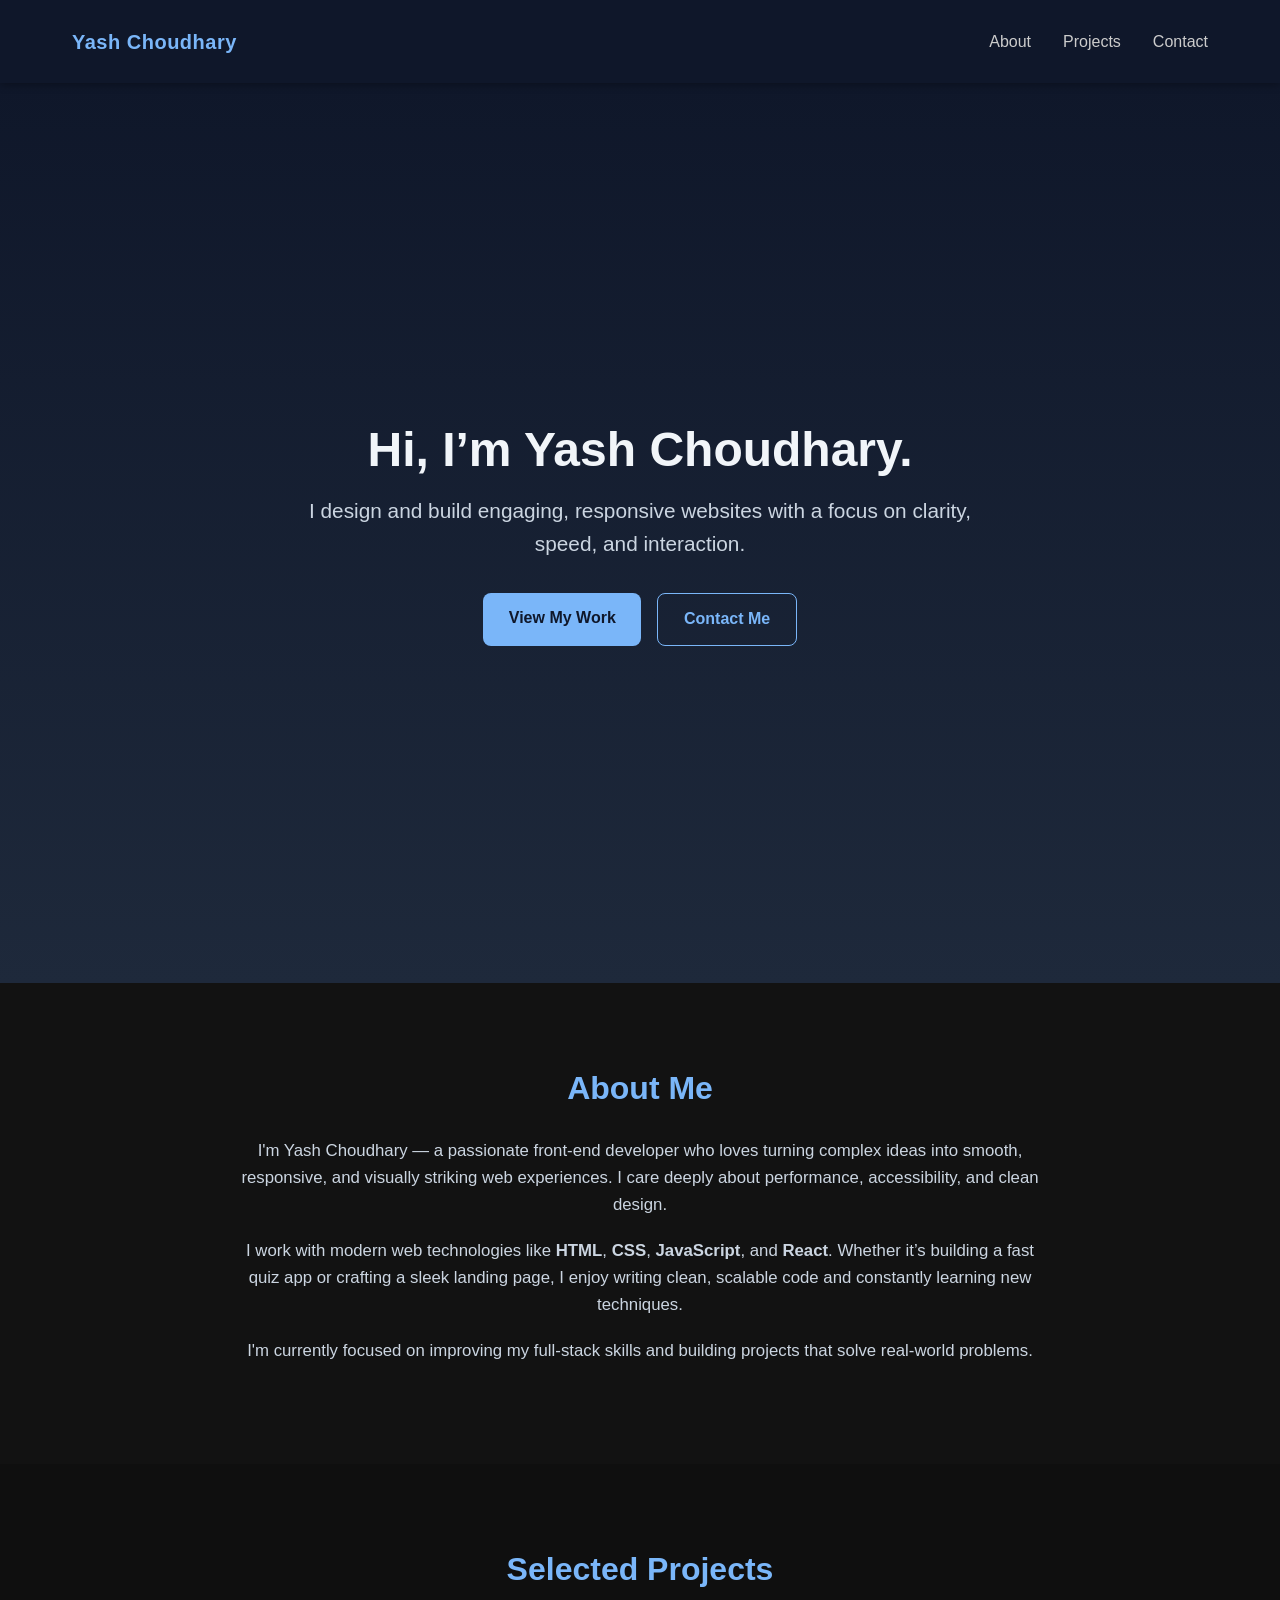
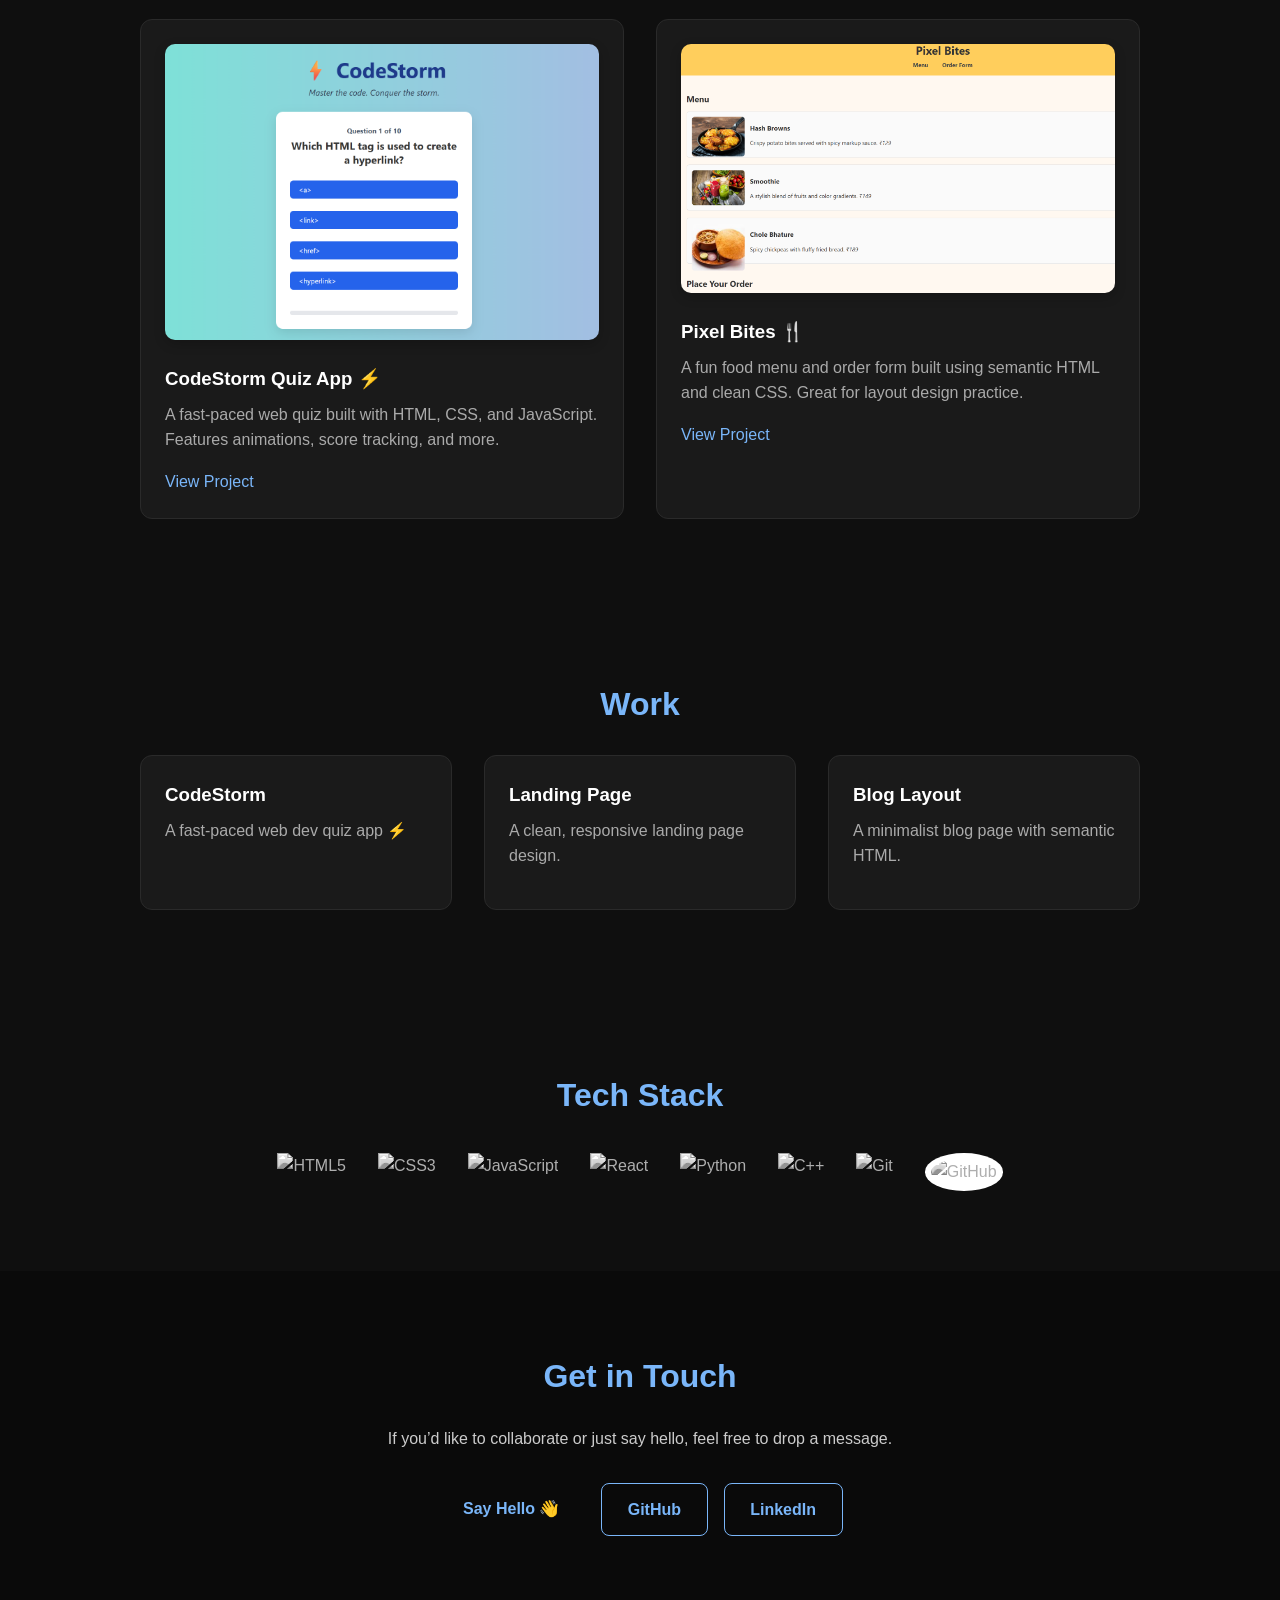
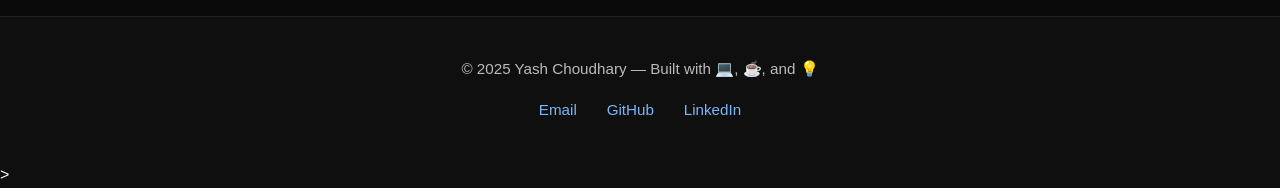
==== index.html @ 4a146ac9 "commit with improvement" ====
<!DOCTYPE html>
<html lang="en">

<head>
  <meta charset="UTF-8" />
  <meta name="viewport" content="width=device-width, initial-scale=1.0" />
  <title>Yash Choudhary</title>
  <link rel="stylesheet" href="styles.css" />
  <script defer src="script.js"></script>
  <style>
    html {
      scroll-behavior: smooth;
    }
  </style>
</head>

<body>

  <!-- Header -->
  <header class="site-header">
    <div class="container">
      <div class="logo">Yash Choudhary</div>

      <nav class="site-nav" id="nav">
        <ul>
          <li><a href="#about">About</a></li>
          <li><a href="#projects">Projects</a></li>
          <li><a href="#contact">Contact</a></li>
        </ul>
      </nav>

      <div class="hamburger" id="hamburger">
        <span></span>
        <span></span>
        <span></span>
      </div>
    </div>
  </header>

  <!-- Main -->
  <main>
    <!-- Hero -->
    <section class="hero">
      <div class="hero-inner">
        <h1 class="hero-title">Hi, I’m Yash Choudhary.</h1>
        <p class="hero-subtitle">I design and build engaging, responsive websites with a focus on clarity, speed, and
          interaction.</p>
        <div class="hero-buttons">
          <a href="#projects" class="btn primary">View My Work</a>
          <a href="#contact" class="btn secondary">Contact Me</a>
        </div>
      </div>
    </section>

    <!-- About -->
    <section id="about" class="about reveal">
      <div class="about-content">
        <h2>About Me</h2>
        <p>
          I'm Yash Choudhary — a passionate front-end developer who loves turning complex ideas into smooth, responsive,
          and visually striking web experiences. I care deeply about performance, accessibility, and clean design.
        </p>
        <p>
          I work with modern web technologies like <strong>HTML</strong>, <strong>CSS</strong>,
          <strong>JavaScript</strong>, and <strong>React</strong>. Whether it’s building a fast quiz app or crafting a
          sleek landing page, I enjoy writing clean, scalable code and constantly learning new techniques.
        </p>
        <p>
          I'm currently focused on improving my full-stack skills and building projects that solve real-world problems.
        </p>
      </div>
    </section>


    <!-- Projects -->
    <section id="projects" class="projects reveal">
      <div class="projects-content">
        <h2>Selected Projects</h2>

        <div class="project-grid">
          <div class="project-card">
            <img src="images/codestorm.png" alt="CodeStorm Quiz App" />
            <div class="project-info">
              <h3>CodeStorm Quiz App ⚡</h3>
              <p>A fast-paced web quiz built with HTML, CSS, and JavaScript. Features animations, score tracking, and
                more.</p>
              <a href="#" target="_blank">View Project</a>
            </div>
          </div>

          <div class="project-card">
            <img src="images/pixel-bites.png" alt="Pixel Bites Screenshot" />
            <div class="project-info">
              <h3>Pixel Bites 🍴</h3>
              <p>A fun food menu and order form built using semantic HTML and clean CSS. Great for layout design
                practice.</p>
              <a href="#" target="_blank">View Project</a>
            </div>
          </div>
        </div>
      </div>
    </section>

    <!-- Work -->
    <section id="work" class="work reveal">
      <div class="work-content">
        <h2>Work</h2>
        <div class="project-grid">
          <div class="project-card">
            <h3>CodeStorm</h3>
            <p>A fast-paced web dev quiz app ⚡</p>
          </div>
          <div class="project-card">
            <h3>Landing Page</h3>
            <p>A clean, responsive landing page design.</p>
          </div>
          <div class="project-card">
            <h3>Blog Layout</h3>
            <p>A minimalist blog page with semantic HTML.</p>
          </div>
        </div>
      </div>
    </section>

    <!-- Tech Stack -->
    <section class="tech" id="tech">
      <div class="tech-content">
        <h2>Tech Stack</h2>
        <div class="tech-icons">

          <a href="https://developer.mozilla.org/en-US/docs/Web/HTML" target="_blank">
            <img src="https://cdn.jsdelivr.net/gh/devicons/devicon/icons/html5/html5-original.svg" alt="HTML5"
              title="HTML5" />
          </a>

          <a href="https://developer.mozilla.org/en-US/docs/Web/CSS" target="_blank">
            <img src="https://cdn.jsdelivr.net/gh/devicons/devicon/icons/css3/css3-original.svg" alt="CSS3"
              title="CSS3" />
          </a>

          <a href="https://developer.mozilla.org/en-US/docs/Web/JavaScript" target="_blank">
            <img src="https://cdn.jsdelivr.net/gh/devicons/devicon/icons/javascript/javascript-original.svg"
              alt="JavaScript" title="JavaScript" />
          </a>

          <a href="https://react.dev" target="_blank">
            <img src="https://cdn.jsdelivr.net/gh/devicons/devicon/icons/react/react-original.svg" alt="React"
              title="React" />
          </a>

          <a href="https://www.python.org/" target="_blank">
            <img src="https://cdn.jsdelivr.net/gh/devicons/devicon/icons/python/python-original.svg" alt="Python"
              title="Python" />
          </a>

          <a href="https://isocpp.org/" target="_blank">
            <img src="https://cdn.jsdelivr.net/gh/devicons/devicon/icons/cplusplus/cplusplus-original.svg" alt="C++"
              title="C++" />
          </a>

          <a href="https://git-scm.com/doc" target="_blank">
            <img src="https://cdn.jsdelivr.net/gh/devicons/devicon/icons/git/git-original.svg" alt="Git" title="Git" />
          </a>

          <a href="https://docs.github.com/en" target="_blank">
            <img src="https://cdn.jsdelivr.net/gh/devicons/devicon/icons/github/github-original.svg" alt="GitHub"
              title="GitHub" style="background-color: white; border-radius: 50%; padding: 6px;" />
          </a>

        </div>
      </div>
    </section>


    <!-- Contact -->
    <section id="contact" class="contact reveal">
      <div class="contact-content">
        <h2>Get in Touch</h2>
        <p>If you’d like to collaborate or just say hello, feel free to drop a message.</p>

        <div class="contact-buttons">
          <a href="mailto:yashch26259@gmail.com" class="btn">Say Hello 👋</a>
          <a href="https://github.com/YashChoudhary259" class="btn secondary" target="_blank">GitHub</a>
          <a href="https://www.linkedin.com/in/yash-choudhary-655a20374" class="btn secondary"
            target="_blank">LinkedIn</a>
        </div>
      </div>
    </section>
  </main>

  <!-- Footer -->
  <footer class="site-footer">
    <div class="footer-content">
      <p>© 2025 Yash Choudhary — Built with 💻, ☕, and 💡</p>
      <div class="footer-links">
        <a href="mailto:yashch26259@gmail.com?subject=Hello%20Yash&body=Let's%20connect!" target="_blank">Email</a>
        <a href="https://github.com/YashChoudhary259" target="_blank">GitHub</a>
        <a href="https://www.linkedin.com/in/yash-choudhary-655a20374" target="_blank">LinkedIn</a>
      </div>
    </div>
  </footer>

</body>

</html>>
---- styles.css ----
/* ==========================================================================
   1. RESET
   ========================================================================== */
* {
  margin: 0;
  padding: 0;
  box-sizing: border-box;
}

/* ==========================================================================
   2. FONTS & VARIABLES
   ========================================================================== */
@import url('https://fonts.googleapis.com/css2?family=Inter:wght@400;600;700&family=Outfit:wght@400;500;600;700&display=swap');

:root {
  --bg: #0f0f0f;
  --bg-alt: #1a1a1a;
  --text: #f5f5f5;
  --text-muted: #aaaaaa;
  --accent: #7ab6f9;
  --accent-hover: #66a9ed;
  --border: #2a2a2a;
}

/* ==========================================================================
   3. BASE
   ========================================================================== */
html {
  scroll-behavior: smooth;
}

body {
  font-family: 'Outfit', sans-serif;
  background-color: var(--bg);
  color: var(--text);
  line-height: 1.6;
  opacity: 0;
  animation: fadeIn 0.8s ease-out forwards;
}

h1, h2, h3 {
  font-weight: 700;
}

a {
  color: var(--accent);
  text-decoration: none;
  transition: color 0.2s ease;
}

a:hover {
  text-decoration: underline;
}

ul {
  list-style: none;
}

.container {
  max-width: 1200px;
  margin: 0 auto;
  padding: 1rem 2rem;
}

/* ==========================================================================
   4. HEADER / NAV
   ========================================================================== */
.site-header {
  position: sticky;
  top: 0;
  background-color: #0f172a;
  padding: 0.6rem 1.5rem;
  z-index: 1000;
  box-shadow: 0 2px 8px rgba(0, 0, 0, 0.3);
}

.site-header .container {
  display: flex;
  align-items: center;
  justify-content: space-between;
}

.logo {
  font-size: 1.25rem;
  font-weight: 700;
  color: var(--accent);
  letter-spacing: 0.5px;
}

.site-nav ul {
  display: flex;
  gap: 2rem;
}

.site-nav a {
  color: #ccc;
  font-weight: 500;
  position: relative;
}

.site-nav a:hover,
.site-nav a:focus {
  color: #fff;
}

.site-nav a::after {
  content: '';
  position: absolute;
  left: 0;
  bottom: -4px;
  width: 0;
  height: 2px;
  background: var(--accent);
  transition: width 0.3s ease;
}

.site-nav a:hover::after,
.site-nav a:focus::after {
  width: 100%;
}

.hamburger {
  display: none;
  flex-direction: column;
  cursor: pointer;
  gap: 6px;
}

.hamburger span {
  width: 25px;
  height: 2px;
  background: #fff;
  transition: 0.3s ease;
}

/* ==========================================================================
   5. HERO
   ========================================================================== */
.hero {
  display: flex;
  align-items: center;
  justify-content: center;
  min-height: 100vh;
  padding: 8rem 2rem;
  text-align: center;
  background: linear-gradient(to bottom, #0f172a 0%, #1e293b 100%);
  color: #f1f5f9;
  position: relative;
  overflow: hidden;
}

.hero-inner {
  max-width: 700px;
  animation: fadeInUp 1s ease-out 0.3s both;
}

.hero-title {
  font-size: 3rem;
  font-weight: 700;
  line-height: 1.2;
  margin-bottom: 1rem;
}

.hero-subtitle {
  font-size: 1.3rem;
  font-weight: 400;
  color: #cbd5e1;
  margin-bottom: 2rem;
}

.hero-buttons {
  display: flex;
  gap: 1rem;
  justify-content: center;
  flex-wrap: wrap;
}

/* ==========================================================================
   6. BUTTONS
   ========================================================================== */
.btn {
  display: inline-block;
  padding: 0.8rem 1.6rem;
  border-radius: 8px;
  font-weight: 600;
  transition: background 0.3s ease, color 0.3s ease, border-color 0.3s ease;
  text-decoration: none;
}

.btn:hover {
  text-decoration: none;
}

.btn.primary {
  background: var(--accent);
  color: #0f172a;
}

.btn.primary:hover {
  background: var(--accent-hover);
}

.btn.secondary {
  background: transparent;
  color: var(--accent);
  border: 1px solid var(--accent);
}

.btn.secondary:hover {
  background: var(--accent);
  color: #0f172a;
}

/* ==========================================================================
   7. SECTIONS (shared)
   ========================================================================== */
section {
  padding: 5rem 2rem;
}

section h2 {
  font-size: 2rem;
  margin-bottom: 1.5rem;
  color: var(--accent);
}

/* Scroll-reveal animation */
.reveal {
  opacity: 0;
  transform: translateY(40px);
  transition: opacity 0.8s ease-out, transform 0.8s ease-out;
}

.reveal.active {
  opacity: 1;
  transform: translateY(0);
}

/* ==========================================================================
   8. ABOUT
   ========================================================================== */
.about {
  background-color: #121212;
  text-align: center;
}

.about-content {
  max-width: 800px;
  margin: 0 auto;
  font-size: 1.05rem;
  color: #cbd5e1;
}

.about-content p {
  margin-bottom: 1.2rem;
}

/* ==========================================================================
   9. PROJECTS / WORK (shared card layout)
   ========================================================================== */
.projects,
.work {
  background-color: var(--bg);
  text-align: center;
}

.projects-content,
.work-content {
  max-width: 1000px;
  margin: 0 auto;
}

.project-grid {
  display: grid;
  grid-template-columns: repeat(auto-fit, minmax(280px, 1fr));
  gap: 2rem;
}

.project-card {
  background-color: var(--bg-alt);
  border: 1px solid var(--border);
  border-radius: 12px;
  padding: 1.5rem;
  text-align: left;
  transition: transform 0.3s ease, border-color 0.3s ease;
}

.project-card:hover {
  transform: translateY(-6px);
  border-color: var(--accent);
}

.project-card img {
  width: 100%;
  height: auto;
  border-radius: 10px;
  margin-bottom: 1rem;
  box-shadow: 0 4px 12px rgba(0, 0, 0, 0.2);
  object-fit: cover;
  transition: transform 0.3s ease;
}

.project-card img:hover {
  transform: scale(1.02);
}

.project-card h3 {
  color: #fff;
  margin-bottom: 0.5rem;
}

.project-card p {
  color: var(--text-muted);
  margin-bottom: 1rem;
}

.project-card a {
  font-weight: 500;
}

/* ==========================================================================
   10. TECH STACK
   ========================================================================== */
.tech {
  background-color: var(--bg);
  text-align: center;
}

.tech-icons {
  display: flex;
  flex-wrap: wrap;
  gap: 2rem;
  justify-content: center;
  margin-top: 2rem;
}

.tech-icons img {
  width: 60px;
  height: 60px;
  filter: grayscale(100%);
  transition: transform 0.3s ease, filter 0.3s ease;
}

.tech-icons img:hover {
  transform: scale(1.15);
  filter: grayscale(0%);
}

/* ==========================================================================
   11. CONTACT
   ========================================================================== */
.contact {
  background-color: #0a0a0a;
  text-align: center;
}

.contact p {
  color: #ccc;
  margin-bottom: 2rem;
}

.contact-buttons {
  display: flex;
  justify-content: center;
  flex-wrap: wrap;
  gap: 1rem;
}

/* ==========================================================================
   12. FOOTER
   ========================================================================== */
.site-footer {
  padding: 2.5rem 1rem;
  background-color: var(--bg);
  color: #bbbbbb;
  text-align: center;
  border-top: 1px solid #222;
  font-size: 0.95rem;
}

.footer-content {
  max-width: 900px;
  margin: 0 auto;
}

.footer-links {
  margin-top: 1rem;
}

.footer-links a {
  color: var(--accent);
  margin: 0 0.8rem;
  font-weight: 500;
}

.footer-links a:hover {
  color: #ffffff;
}

/* ==========================================================================
   13. ANIMATIONS
   ========================================================================== */
@keyframes fadeIn {
  from {
    opacity: 0;
    transform: translateY(20px);
  }
  to {
    opacity: 1;
    transform: translateY(0);
  }
}

@keyframes fadeInUp {
  from {
    opacity: 0;
    transform: translateY(40px);
  }
  to {
    opacity: 1;
    transform: translateY(0);
  }
}

.spinner {
  border: 5px solid rgba(255, 255, 255, 0.1);
  border-top: 5px solid var(--accent);
  border-radius: 50%;
  width: 50px;
  height: 50px;
  animation: spin 0.8s linear infinite;
}

@keyframes spin {
  to {
    transform: rotate(360deg);
  }
}

/* ==========================================================================
   14. RESPONSIVE
   ========================================================================== */
@media (max-width: 768px) {
  .site-nav {
    display: none;
    position: absolute;
    top: 70px;
    right: 2rem;
    flex-direction: column;
    gap: 1rem;
    background: var(--bg-alt);
    padding: 1rem 1.5rem;
    border-radius: 8px;
  }

  .site-nav.open {
    display: flex;
  }

  .hamburger {
    display: flex;
  }

  .hero-title {
    font-size: 2.25rem;
  }
}
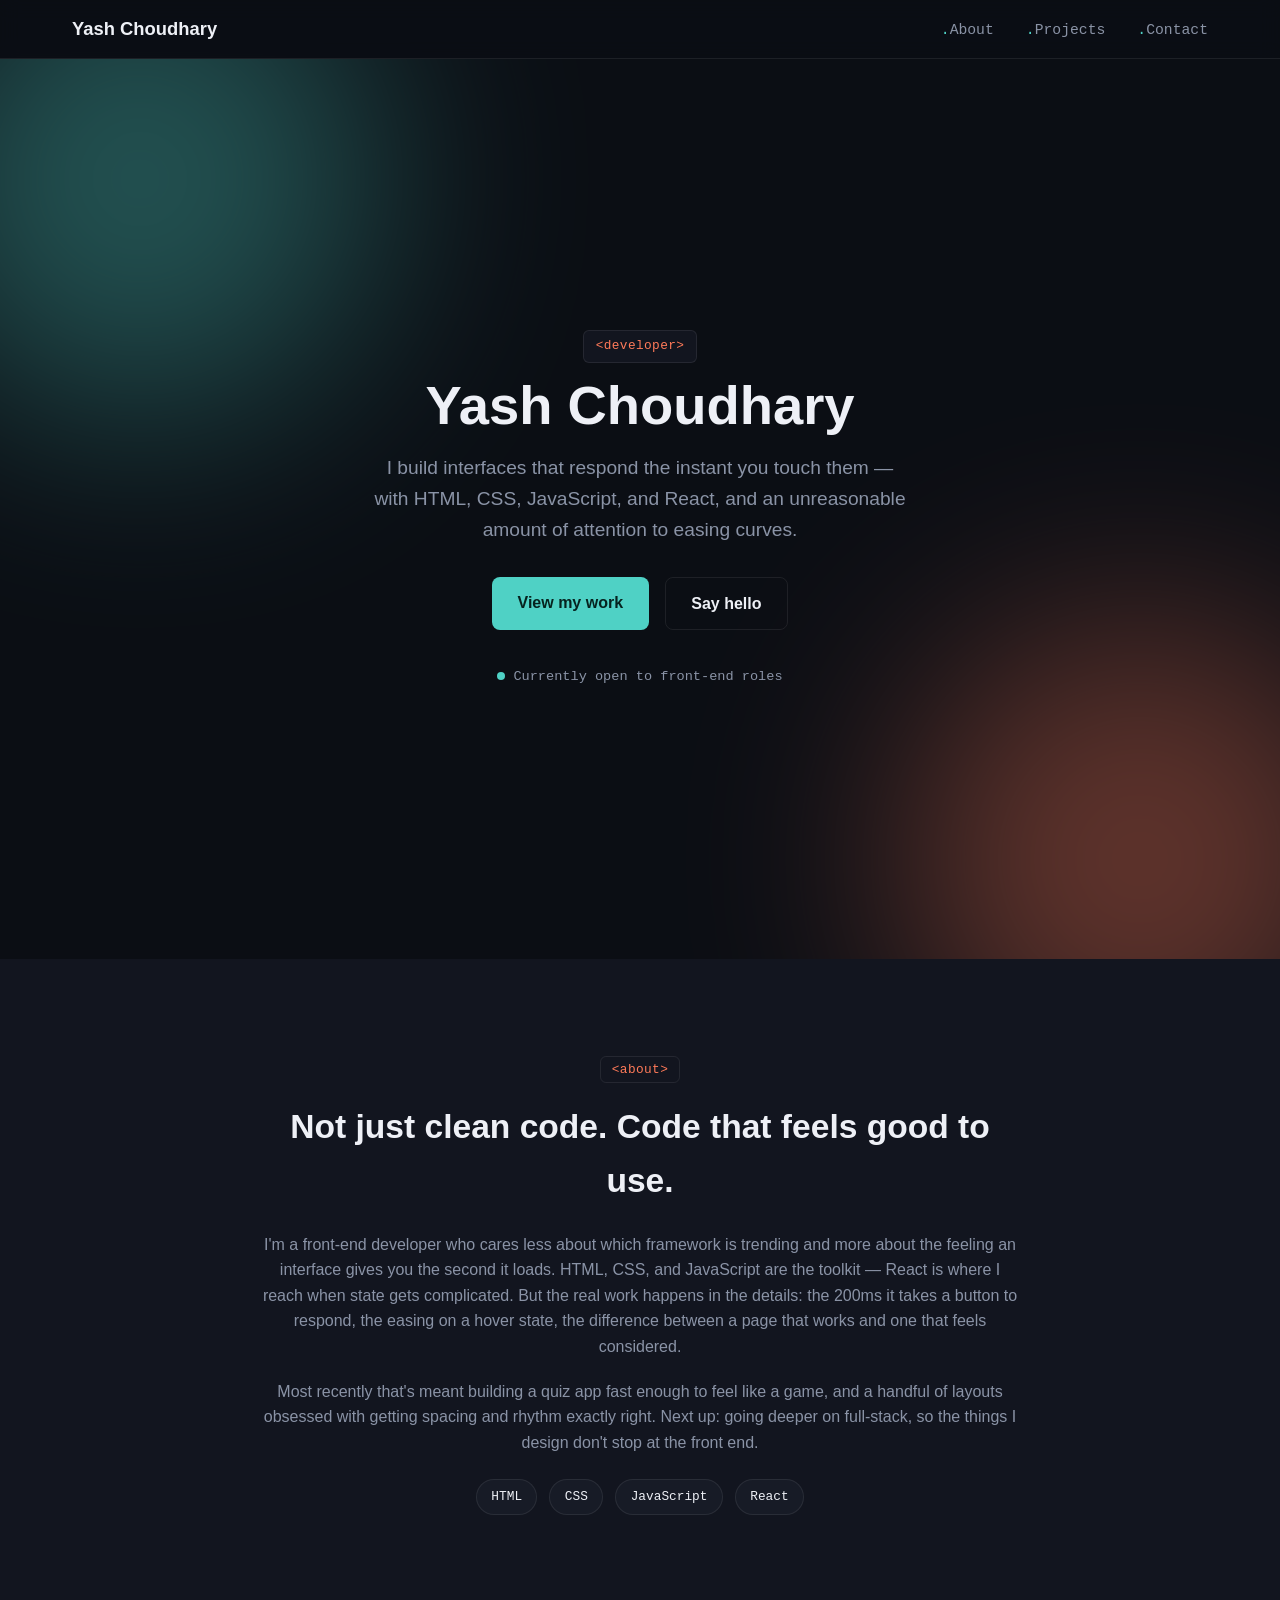
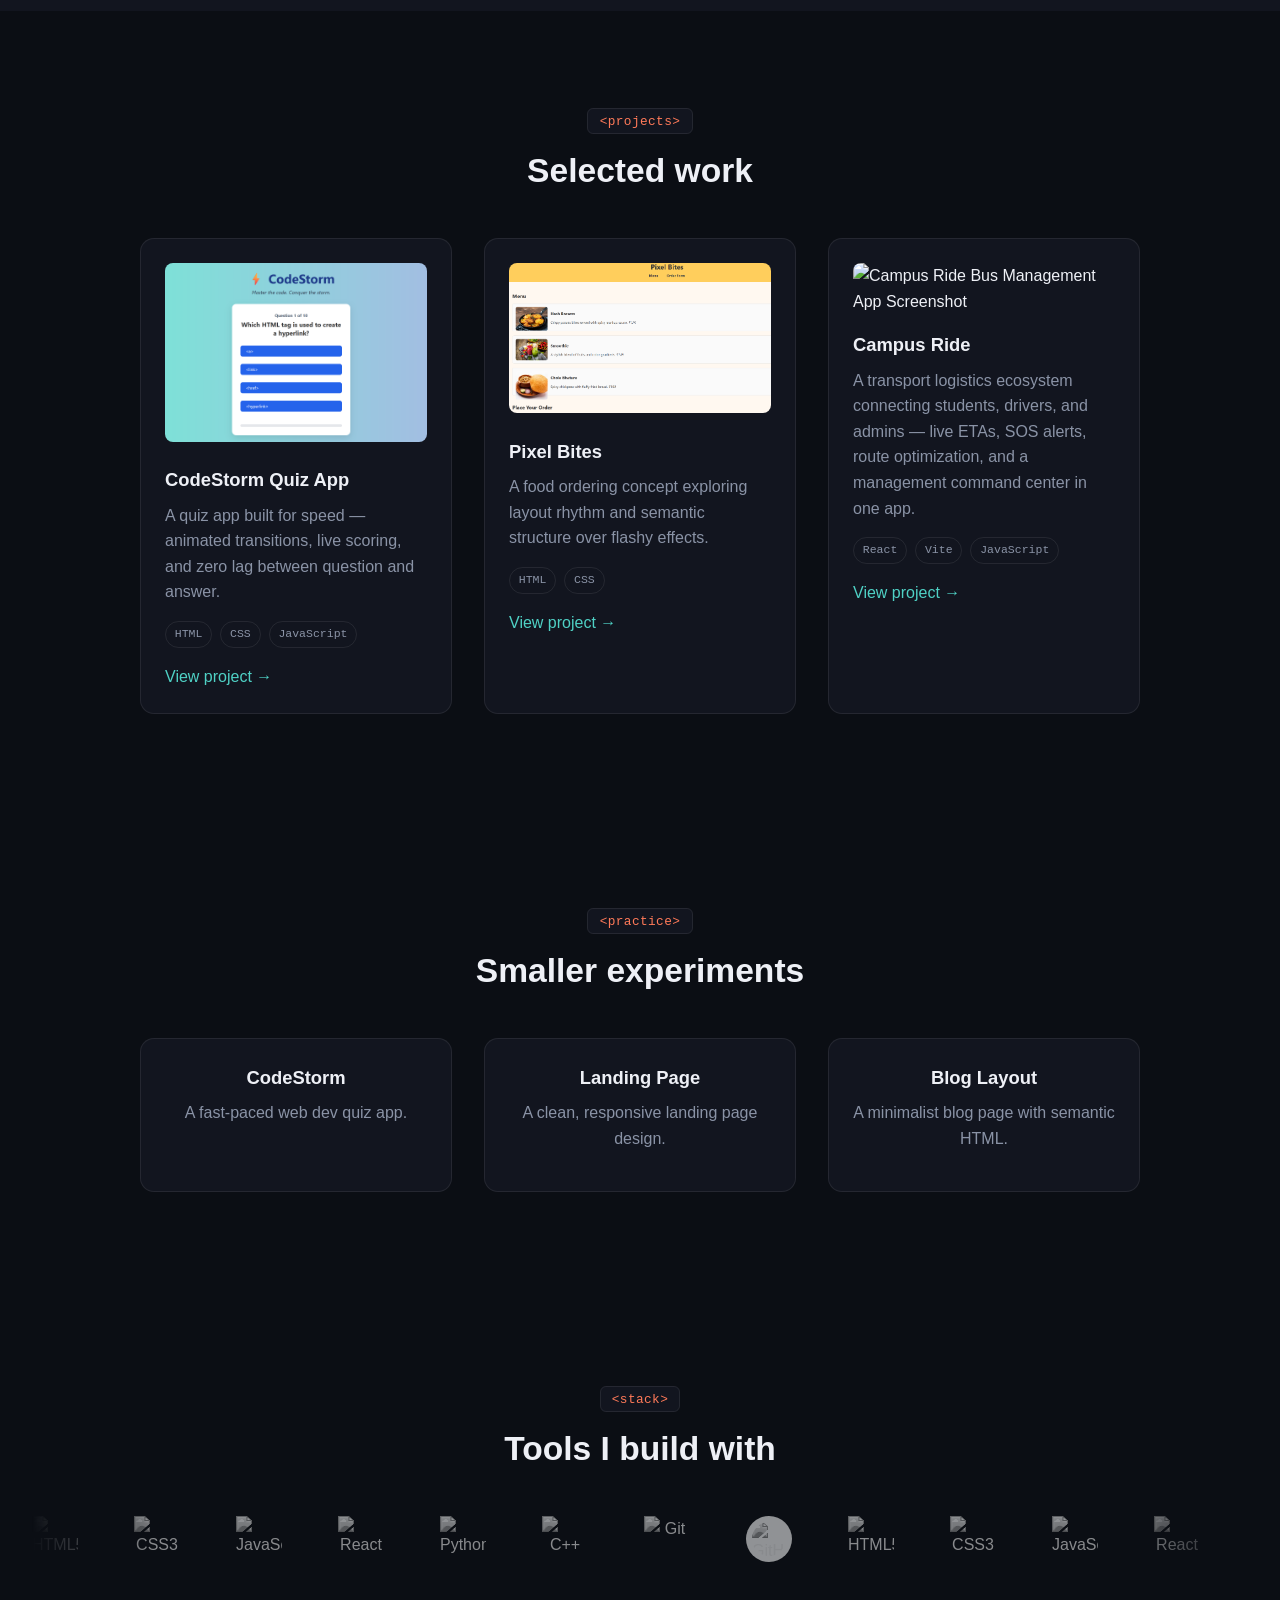
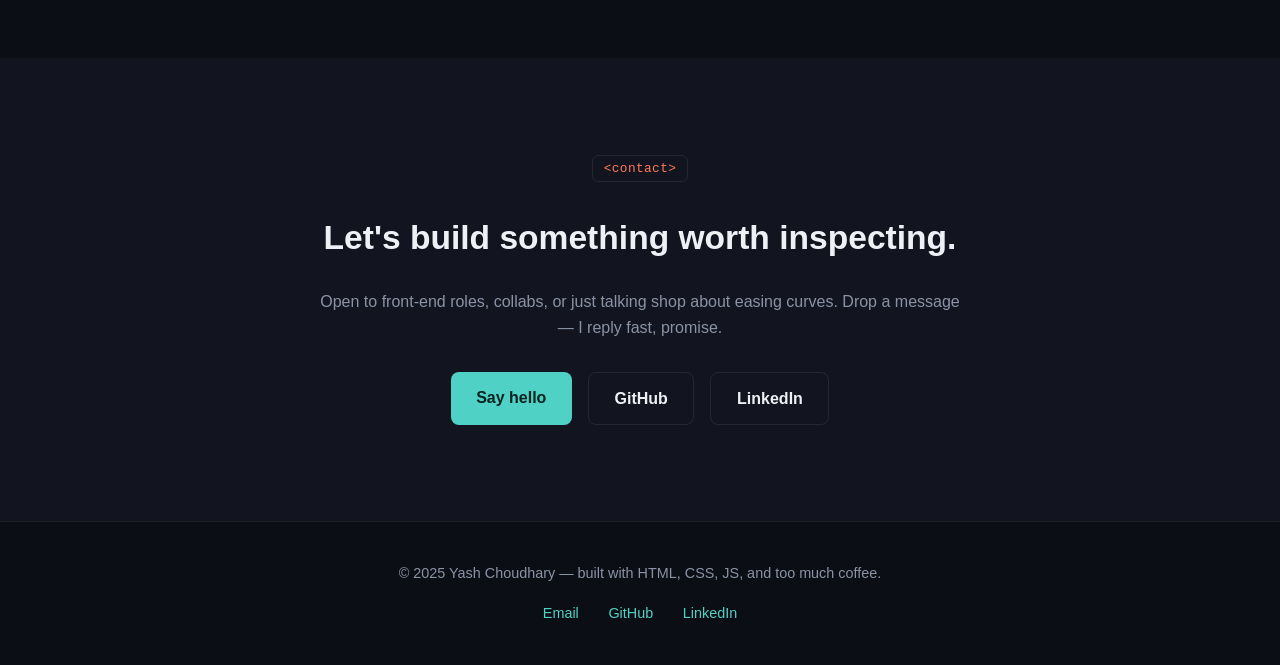
==== commit af22b3b2: "commit with UI improvement" ====
--- a/index.html
+++ b/index.html
@@ -4,22 +4,16 @@
 <head>
   <meta charset="UTF-8" />
   <meta name="viewport" content="width=device-width, initial-scale=1.0" />
-  <title>Yash Choudhary</title>
+  <title>Yash Choudhary — Front-End Developer</title>
   <link rel="stylesheet" href="styles.css" />
   <script defer src="script.js"></script>
-  <style>
-    html {
-      scroll-behavior: smooth;
-    }
-  </style>
 </head>
 
 <body>
 
-  <!-- Header -->
   <header class="site-header">
     <div class="container">
-      <div class="logo">Yash Choudhary</div>
+      <a href="#" class="logo">Yash Choudhary</a>
 
       <nav class="site-nav" id="nav">
         <ul>
@@ -29,92 +23,127 @@
         </ul>
       </nav>
 
-      <div class="hamburger" id="hamburger">
+      <button class="hamburger" id="hamburger" type="button" aria-label="Toggle navigation" aria-expanded="false" aria-controls="nav">
         <span></span>
         <span></span>
         <span></span>
-      </div>
+      </button>
     </div>
   </header>
 
-  <!-- Main -->
   <main>
-    <!-- Hero -->
     <section class="hero">
+      <div class="hero-glow glow-a"></div>
+      <div class="hero-glow glow-b"></div>
+
       <div class="hero-inner">
-        <h1 class="hero-title">Hi, I’m Yash Choudhary.</h1>
-        <p class="hero-subtitle">I design and build engaging, responsive websites with a focus on clarity, speed, and
-          interaction.</p>
+        <p class="eyebrow"><span class="tag">&lt;developer&gt;</span></p>
+        <h1 class="hero-title">Yash Choudhary</h1>
+        <p class="hero-subtitle">
+          I build interfaces that respond the instant you touch them —
+          with HTML, CSS, JavaScript, and React, and an unreasonable amount
+          of attention to easing curves.
+        </p>
         <div class="hero-buttons">
-          <a href="#projects" class="btn primary">View My Work</a>
-          <a href="#contact" class="btn secondary">Contact Me</a>
-        </div>
-      </div>
-    </section>
-
-    <!-- About -->
+          <a href="#projects" class="btn primary">View my work</a>
+          <a href="#contact" class="btn secondary">Say hello</a>
+        </div>
+        <p class="hero-status"><span class="status-dot"></span>Currently open to front-end roles</p>
+      </div>
+    </section>
+
     <section id="about" class="about reveal">
       <div class="about-content">
-        <h2>About Me</h2>
+        <p class="eyebrow"><span class="tag">&lt;about&gt;</span></p>
+        <h2>Not just clean code. Code that feels good to use.</h2>
         <p>
-          I'm Yash Choudhary — a passionate front-end developer who loves turning complex ideas into smooth, responsive,
-          and visually striking web experiences. I care deeply about performance, accessibility, and clean design.
+          I'm a front-end developer who cares less about which framework is
+          trending and more about the feeling an interface gives you the
+          second it loads. HTML, CSS, and JavaScript are the toolkit —
+          React is where I reach when state gets complicated. But the real
+          work happens in the details: the 200ms it takes a button to
+          respond, the easing on a hover state, the difference between a
+          page that works and one that feels considered.
         </p>
         <p>
-          I work with modern web technologies like <strong>HTML</strong>, <strong>CSS</strong>,
-          <strong>JavaScript</strong>, and <strong>React</strong>. Whether it’s building a fast quiz app or crafting a
-          sleek landing page, I enjoy writing clean, scalable code and constantly learning new techniques.
+          Most recently that's meant building a quiz app fast enough to
+          feel like a game, and a handful of layouts obsessed with getting
+          spacing and rhythm exactly right. Next up: going deeper on
+          full-stack, so the things I design don't stop at the front end.
         </p>
-        <p>
-          I'm currently focused on improving my full-stack skills and building projects that solve real-world problems.
-        </p>
-      </div>
-    </section>
-
-
-    <!-- Projects -->
+        <div class="about-stack">
+          <span class="pill">HTML</span>
+          <span class="pill">CSS</span>
+          <span class="pill">JavaScript</span>
+          <span class="pill">React</span>
+        </div>
+      </div>
+    </section>
+
     <section id="projects" class="projects reveal">
       <div class="projects-content">
-        <h2>Selected Projects</h2>
+        <p class="eyebrow"><span class="tag">&lt;projects&gt;</span></p>
+        <h2>Selected work</h2>
 
         <div class="project-grid">
           <div class="project-card">
             <img src="images/codestorm.png" alt="CodeStorm Quiz App" />
             <div class="project-info">
-              <h3>CodeStorm Quiz App ⚡</h3>
-              <p>A fast-paced web quiz built with HTML, CSS, and JavaScript. Features animations, score tracking, and
-                more.</p>
-              <a href="#" target="_blank">View Project</a>
+              <h3>CodeStorm Quiz App</h3>
+              <p>A quiz app built for speed — animated transitions, live scoring, and zero lag between question and answer.</p>
+              <div class="project-tags">
+                <span class="tag-chip">HTML</span>
+                <span class="tag-chip">CSS</span>
+                <span class="tag-chip">JavaScript</span>
+              </div>
+              <a href="#" target="_blank">View project →</a>
             </div>
           </div>
 
           <div class="project-card">
             <img src="images/pixel-bites.png" alt="Pixel Bites Screenshot" />
             <div class="project-info">
-              <h3>Pixel Bites 🍴</h3>
-              <p>A fun food menu and order form built using semantic HTML and clean CSS. Great for layout design
-                practice.</p>
-              <a href="#" target="_blank">View Project</a>
+              <h3>Pixel Bites</h3>
+              <p>A food ordering concept exploring layout rhythm and semantic structure over flashy effects.</p>
+              <div class="project-tags">
+                <span class="tag-chip">HTML</span>
+                <span class="tag-chip">CSS</span>
+              </div>
+              <a href="#" target="_blank">View project →</a>
             </div>
           </div>
-        </div>
-      </div>
-    </section>
-
-    <!-- Work -->
+
+          <div class="project-card">
+            <img src="images/campus-ride.png" alt="Campus Ride Bus Management App Screenshot" />
+            <div class="project-info">
+              <h3>Campus Ride</h3>
+              <p>A transport logistics ecosystem connecting students, drivers, and admins — live ETAs, SOS alerts, route optimization, and a management command center in one app.</p>
+              <div class="project-tags">
+                <span class="tag-chip">React</span>
+                <span class="tag-chip">Vite</span>
+                <span class="tag-chip">JavaScript</span>
+              </div>
+              <a href="https://github.com/YashChoudhary259/Campus-Ride" target="_blank">View project →</a>
+            </div>
+          </div>
+        </div>
+      </div>
+    </section>
+
     <section id="work" class="work reveal">
       <div class="work-content">
-        <h2>Work</h2>
+        <p class="eyebrow"><span class="tag">&lt;practice&gt;</span></p>
+        <h2>Smaller experiments</h2>
         <div class="project-grid">
-          <div class="project-card">
+          <div class="project-card compact">
             <h3>CodeStorm</h3>
-            <p>A fast-paced web dev quiz app ⚡</p>
-          </div>
-          <div class="project-card">
+            <p>A fast-paced web dev quiz app.</p>
+          </div>
+          <div class="project-card compact">
             <h3>Landing Page</h3>
             <p>A clean, responsive landing page design.</p>
           </div>
-          <div class="project-card">
+          <div class="project-card compact">
             <h3>Blog Layout</h3>
             <p>A minimalist blog page with semantic HTML.</p>
           </div>
@@ -122,76 +151,51 @@
       </div>
     </section>
 
-    <!-- Tech Stack -->
     <section class="tech" id="tech">
       <div class="tech-content">
-        <h2>Tech Stack</h2>
-        <div class="tech-icons">
-
-          <a href="https://developer.mozilla.org/en-US/docs/Web/HTML" target="_blank">
-            <img src="https://cdn.jsdelivr.net/gh/devicons/devicon/icons/html5/html5-original.svg" alt="HTML5"
-              title="HTML5" />
-          </a>
-
-          <a href="https://developer.mozilla.org/en-US/docs/Web/CSS" target="_blank">
-            <img src="https://cdn.jsdelivr.net/gh/devicons/devicon/icons/css3/css3-original.svg" alt="CSS3"
-              title="CSS3" />
-          </a>
-
-          <a href="https://developer.mozilla.org/en-US/docs/Web/JavaScript" target="_blank">
-            <img src="https://cdn.jsdelivr.net/gh/devicons/devicon/icons/javascript/javascript-original.svg"
-              alt="JavaScript" title="JavaScript" />
-          </a>
-
-          <a href="https://react.dev" target="_blank">
-            <img src="https://cdn.jsdelivr.net/gh/devicons/devicon/icons/react/react-original.svg" alt="React"
-              title="React" />
-          </a>
-
-          <a href="https://www.python.org/" target="_blank">
-            <img src="https://cdn.jsdelivr.net/gh/devicons/devicon/icons/python/python-original.svg" alt="Python"
-              title="Python" />
-          </a>
-
-          <a href="https://isocpp.org/" target="_blank">
-            <img src="https://cdn.jsdelivr.net/gh/devicons/devicon/icons/cplusplus/cplusplus-original.svg" alt="C++"
-              title="C++" />
-          </a>
-
-          <a href="https://git-scm.com/doc" target="_blank">
-            <img src="https://cdn.jsdelivr.net/gh/devicons/devicon/icons/git/git-original.svg" alt="Git" title="Git" />
-          </a>
-
-          <a href="https://docs.github.com/en" target="_blank">
-            <img src="https://cdn.jsdelivr.net/gh/devicons/devicon/icons/github/github-original.svg" alt="GitHub"
-              title="GitHub" style="background-color: white; border-radius: 50%; padding: 6px;" />
-          </a>
-
-        </div>
-      </div>
-    </section>
-
-
-    <!-- Contact -->
+        <p class="eyebrow"><span class="tag">&lt;stack&gt;</span></p>
+        <h2>Tools I build with</h2>
+      </div>
+      <div class="tech-marquee">
+        <div class="tech-track">
+          <img src="https://cdn.jsdelivr.net/gh/devicons/devicon/icons/html5/html5-original.svg" alt="HTML5" title="HTML5" />
+          <img src="https://cdn.jsdelivr.net/gh/devicons/devicon/icons/css3/css3-original.svg" alt="CSS3" title="CSS3" />
+          <img src="https://cdn.jsdelivr.net/gh/devicons/devicon/icons/javascript/javascript-original.svg" alt="JavaScript" title="JavaScript" />
+          <img src="https://cdn.jsdelivr.net/gh/devicons/devicon/icons/react/react-original.svg" alt="React" title="React" />
+          <img src="https://cdn.jsdelivr.net/gh/devicons/devicon/icons/python/python-original.svg" alt="Python" title="Python" />
+          <img src="https://cdn.jsdelivr.net/gh/devicons/devicon/icons/cplusplus/cplusplus-original.svg" alt="C++" title="C++" />
+          <img src="https://cdn.jsdelivr.net/gh/devicons/devicon/icons/git/git-original.svg" alt="Git" title="Git" />
+          <img class="on-white" src="https://cdn.jsdelivr.net/gh/devicons/devicon/icons/github/github-original.svg" alt="GitHub" title="GitHub" />
+          <img src="https://cdn.jsdelivr.net/gh/devicons/devicon/icons/html5/html5-original.svg" alt="HTML5" title="HTML5" />
+          <img src="https://cdn.jsdelivr.net/gh/devicons/devicon/icons/css3/css3-original.svg" alt="CSS3" title="CSS3" />
+          <img src="https://cdn.jsdelivr.net/gh/devicons/devicon/icons/javascript/javascript-original.svg" alt="JavaScript" title="JavaScript" />
+          <img src="https://cdn.jsdelivr.net/gh/devicons/devicon/icons/react/react-original.svg" alt="React" title="React" />
+          <img src="https://cdn.jsdelivr.net/gh/devicons/devicon/icons/python/python-original.svg" alt="Python" title="Python" />
+          <img src="https://cdn.jsdelivr.net/gh/devicons/devicon/icons/cplusplus/cplusplus-original.svg" alt="C++" title="C++" />
+          <img src="https://cdn.jsdelivr.net/gh/devicons/devicon/icons/git/git-original.svg" alt="Git" title="Git" />
+          <img class="on-white" src="https://cdn.jsdelivr.net/gh/devicons/devicon/icons/github/github-original.svg" alt="GitHub" title="GitHub" />
+        </div>
+      </div>
+    </section>
+
     <section id="contact" class="contact reveal">
       <div class="contact-content">
-        <h2>Get in Touch</h2>
-        <p>If you’d like to collaborate or just say hello, feel free to drop a message.</p>
+        <p class="eyebrow"><span class="tag">&lt;contact&gt;</span></p>
+        <h2>Let's build something worth inspecting.</h2>
+        <p>Open to front-end roles, collabs, or just talking shop about easing curves. Drop a message — I reply fast, promise.</p>
 
         <div class="contact-buttons">
-          <a href="mailto:yashch26259@gmail.com" class="btn">Say Hello 👋</a>
+          <a href="mailto:yashch26259@gmail.com" class="btn primary">Say hello</a>
           <a href="https://github.com/YashChoudhary259" class="btn secondary" target="_blank">GitHub</a>
-          <a href="https://www.linkedin.com/in/yash-choudhary-655a20374" class="btn secondary"
-            target="_blank">LinkedIn</a>
+          <a href="https://www.linkedin.com/in/yash-choudhary-655a20374" class="btn secondary" target="_blank">LinkedIn</a>
         </div>
       </div>
     </section>
   </main>
 
-  <!-- Footer -->
   <footer class="site-footer">
     <div class="footer-content">
-      <p>© 2025 Yash Choudhary — Built with 💻, ☕, and 💡</p>
+      <p>© 2025 Yash Choudhary — built with HTML, CSS, JS, and too much coffee.</p>
       <div class="footer-links">
         <a href="mailto:yashch26259@gmail.com?subject=Hello%20Yash&body=Let's%20connect!" target="_blank">Email</a>
         <a href="https://github.com/YashChoudhary259" target="_blank">GitHub</a>
@@ -202,4 +206,4 @@
 
 </body>
 
-</html>>+</html>
--- a/styles.css
+++ b/styles.css
@@ -1,55 +1,41 @@
-/* ==========================================================================
-   1. RESET
-   ========================================================================== */
 * {
   margin: 0;
   padding: 0;
   box-sizing: border-box;
 }
 
-/* ==========================================================================
-   2. FONTS & VARIABLES
-   ========================================================================== */
-@import url('https://fonts.googleapis.com/css2?family=Inter:wght@400;600;700&family=Outfit:wght@400;500;600;700&display=swap');
+@import url('https://fonts.googleapis.com/css2?family=Space+Grotesk:wght@500;600;700&family=Inter:wght@400;500;600&family=JetBrains+Mono:wght@400;500&display=swap');
 
 :root {
-  --bg: #0f0f0f;
-  --bg-alt: #1a1a1a;
-  --text: #f5f5f5;
-  --text-muted: #aaaaaa;
-  --accent: #7ab6f9;
-  --accent-hover: #66a9ed;
-  --border: #2a2a2a;
-}
-
-/* ==========================================================================
-   3. BASE
-   ========================================================================== */
+  --ink: #0b0e14;
+  --surface: #12151f;
+  --surface-2: #171b26;
+  --text: #eef0f6;
+  --muted: #8a93a6;
+  --teal: #4fd1c5;
+  --coral: #ff7a59;
+  --border: rgba(255, 255, 255, 0.08);
+}
+
 html {
   scroll-behavior: smooth;
 }
 
 body {
-  font-family: 'Outfit', sans-serif;
-  background-color: var(--bg);
+  font-family: 'Inter', sans-serif;
+  background-color: var(--ink);
   color: var(--text);
   line-height: 1.6;
-  opacity: 0;
-  animation: fadeIn 0.8s ease-out forwards;
+  overflow-x: hidden;
 }
 
 h1, h2, h3 {
-  font-weight: 700;
+  font-family: 'Space Grotesk', sans-serif;
 }
 
 a {
-  color: var(--accent);
+  color: var(--teal);
   text-decoration: none;
-  transition: color 0.2s ease;
-}
-
-a:hover {
-  text-decoration: underline;
 }
 
 ul {
@@ -62,29 +48,42 @@
   padding: 1rem 2rem;
 }
 
-/* ==========================================================================
-   4. HEADER / NAV
-   ========================================================================== */
+.eyebrow {
+  margin-bottom: 0.75rem;
+}
+
+.tag {
+  font-family: 'JetBrains Mono', monospace;
+  font-size: 0.8rem;
+  letter-spacing: 0.03em;
+  color: var(--coral);
+  border: 1px solid var(--border);
+  background: var(--surface);
+  padding: 0.3rem 0.7rem;
+  border-radius: 6px;
+}
+
 .site-header {
   position: sticky;
   top: 0;
-  background-color: #0f172a;
-  padding: 0.6rem 1.5rem;
+  background: rgba(11, 14, 20, 0.75);
+  backdrop-filter: blur(10px);
+  border-bottom: 1px solid var(--border);
   z-index: 1000;
-  box-shadow: 0 2px 8px rgba(0, 0, 0, 0.3);
 }
 
 .site-header .container {
   display: flex;
   align-items: center;
   justify-content: space-between;
+  padding: 0.9rem 2rem;
 }
 
 .logo {
-  font-size: 1.25rem;
+  font-family: 'Space Grotesk', sans-serif;
+  font-size: 1.15rem;
   font-weight: 700;
-  color: var(--accent);
-  letter-spacing: 0.5px;
+  color: var(--text);
 }
 
 .site-nav ul {
@@ -93,79 +92,109 @@
 }
 
 .site-nav a {
-  color: #ccc;
-  font-weight: 500;
-  position: relative;
+  font-family: 'JetBrains Mono', monospace;
+  font-size: 0.92rem;
+  color: var(--muted);
+  transition: color 0.25s ease;
+}
+
+.site-nav a::before {
+  content: '.';
+  color: var(--teal);
 }
 
 .site-nav a:hover,
-.site-nav a:focus {
-  color: #fff;
-}
-
-.site-nav a::after {
-  content: '';
-  position: absolute;
-  left: 0;
-  bottom: -4px;
-  width: 0;
-  height: 2px;
-  background: var(--accent);
-  transition: width 0.3s ease;
-}
-
-.site-nav a:hover::after,
-.site-nav a:focus::after {
-  width: 100%;
+.site-nav a:focus-visible {
+  color: var(--text);
 }
 
 .hamburger {
   display: none;
   flex-direction: column;
+  justify-content: center;
+  gap: 5px;
+  width: 32px;
+  height: 32px;
+  background: none;
+  border: none;
   cursor: pointer;
-  gap: 6px;
 }
 
 .hamburger span {
-  width: 25px;
+  width: 100%;
   height: 2px;
-  background: #fff;
-  transition: 0.3s ease;
-}
-
-/* ==========================================================================
-   5. HERO
-   ========================================================================== */
+  background: var(--text);
+  transition: transform 0.3s ease, opacity 0.3s ease;
+}
+
 .hero {
+  position: relative;
   display: flex;
   align-items: center;
   justify-content: center;
   min-height: 100vh;
   padding: 8rem 2rem;
   text-align: center;
-  background: linear-gradient(to bottom, #0f172a 0%, #1e293b 100%);
-  color: #f1f5f9;
+  overflow: hidden;
+}
+
+.hero-glow {
+  position: absolute;
+  width: 480px;
+  height: 480px;
+  border-radius: 50%;
+  filter: blur(110px);
+  opacity: 0.35;
+  z-index: 0;
+  animation: drift 16s ease-in-out infinite alternate;
+}
+
+.glow-a {
+  background: var(--teal);
+  top: -120px;
+  left: -100px;
+}
+
+.glow-b {
+  background: var(--coral);
+  bottom: -140px;
+  right: -100px;
+  animation-delay: -8s;
+}
+
+@keyframes drift {
+  from {
+    transform: translate(0, 0) scale(1);
+  }
+  to {
+    transform: translate(40px, 30px) scale(1.15);
+  }
+}
+
+.hero-inner {
   position: relative;
-  overflow: hidden;
-}
-
-.hero-inner {
+  z-index: 1;
   max-width: 700px;
-  animation: fadeInUp 1s ease-out 0.3s both;
+  animation: fadeInUp 0.9s ease-out both;
+}
+
+.hero-inner .eyebrow {
+  display: flex;
+  justify-content: center;
 }
 
 .hero-title {
-  font-size: 3rem;
+  font-size: 3.4rem;
   font-weight: 700;
-  line-height: 1.2;
+  line-height: 1.15;
   margin-bottom: 1rem;
 }
 
 .hero-subtitle {
-  font-size: 1.3rem;
-  font-weight: 400;
-  color: #cbd5e1;
-  margin-bottom: 2rem;
+  font-size: 1.2rem;
+  color: var(--muted);
+  max-width: 540px;
+  margin: 0 auto 2rem;
 }
 
 .hero-buttons {
@@ -173,62 +202,93 @@
   gap: 1rem;
   justify-content: center;
   flex-wrap: wrap;
-}
-
-/* ==========================================================================
-   6. BUTTONS
-   ========================================================================== */
+  margin-bottom: 2rem;
+}
+
+.hero-status {
+  font-family: 'JetBrains Mono', monospace;
+  font-size: 0.85rem;
+  color: var(--muted);
+  display: inline-flex;
+  align-items: center;
+  gap: 0.5rem;
+}
+
+.status-dot {
+  width: 8px;
+  height: 8px;
+  border-radius: 50%;
+  background: var(--teal);
+  box-shadow: 0 0 0 0 rgba(79, 209, 197, 0.6);
+  animation: pulse 2s ease-out infinite;
+}
+
+@keyframes pulse {
+  0% {
+    box-shadow: 0 0 0 0 rgba(79, 209, 197, 0.5);
+  }
+  70% {
+    box-shadow: 0 0 0 8px rgba(79, 209, 197, 0);
+  }
+  100% {
+    box-shadow: 0 0 0 0 rgba(79, 209, 197, 0);
+  }
+}
+
+@keyframes fadeInUp {
+  from {
+    opacity: 0;
+    transform: translateY(30px);
+  }
+  to {
+    opacity: 1;
+    transform: translateY(0);
+  }
+}
+
 .btn {
   display: inline-block;
   padding: 0.8rem 1.6rem;
   border-radius: 8px;
   font-weight: 600;
-  transition: background 0.3s ease, color 0.3s ease, border-color 0.3s ease;
-  text-decoration: none;
-}
-
-.btn:hover {
-  text-decoration: none;
+  transition: transform 0.25s ease, background 0.25s ease, color 0.25s ease, border-color 0.25s ease;
 }
 
 .btn.primary {
-  background: var(--accent);
-  color: #0f172a;
+  background: var(--teal);
+  color: #06231f;
 }
 
 .btn.primary:hover {
-  background: var(--accent-hover);
+  transform: translateY(-2px);
+  background: #6be0d4;
 }
 
 .btn.secondary {
   background: transparent;
-  color: var(--accent);
-  border: 1px solid var(--accent);
+  color: var(--text);
+  border: 1px solid var(--border);
 }
 
 .btn.secondary:hover {
-  background: var(--accent);
-  color: #0f172a;
-}
-
-/* ==========================================================================
-   7. SECTIONS (shared)
-   ========================================================================== */
+  transform: translateY(-2px);
+  border-color: var(--teal);
+  color: var(--teal);
+}
+
 section {
-  padding: 5rem 2rem;
+  padding: 6rem 2rem;
 }
 
 section h2 {
-  font-size: 2rem;
+  font-size: 2.1rem;
   margin-bottom: 1.5rem;
-  color: var(--accent);
-}
-
-/* Scroll-reveal animation */
+}
+
 .reveal {
   opacity: 0;
   transform: translateY(40px);
-  transition: opacity 0.8s ease-out, transform 0.8s ease-out;
+  transition: opacity 0.7s ease-out, transform 0.7s ease-out;
 }
 
 .reveal.active {
@@ -236,126 +296,248 @@
   transform: translateY(0);
 }
 
-/* ==========================================================================
-   8. ABOUT
-   ========================================================================== */
 .about {
-  background-color: #121212;
+  background: var(--surface);
+}
+
+.about-content {
+  max-width: 760px;
+  margin: 0 auto;
   text-align: center;
 }
 
-.about-content {
-  max-width: 800px;
-  margin: 0 auto;
-  font-size: 1.05rem;
-  color: #cbd5e1;
-}
-
 .about-content p {
+  color: var(--muted);
   margin-bottom: 1.2rem;
 }
 
-/* ==========================================================================
-   9. PROJECTS / WORK (shared card layout)
-   ========================================================================== */
-.projects,
-.work {
-  background-color: var(--bg);
-  text-align: center;
+.about-stack {
+  display: flex;
+  justify-content: center;
+  gap: 0.75rem;
+  flex-wrap: wrap;
+  margin-top: 1.5rem;
+}
+
+.pill {
+  font-family: 'JetBrains Mono', monospace;
+  font-size: 0.8rem;
+  color: var(--text);
+  background: var(--surface-2);
+  border: 1px solid var(--border);
+  padding: 0.4rem 0.9rem;
+  border-radius: 999px;
 }
 
 .projects-content,
 .work-content {
   max-width: 1000px;
   margin: 0 auto;
+  text-align: center;
 }
 
 .project-grid {
   display: grid;
   grid-template-columns: repeat(auto-fit, minmax(280px, 1fr));
   gap: 2rem;
+  margin-top: 2.5rem;
+  text-align: left;
 }
 
 .project-card {
-  background-color: var(--bg-alt);
+  position: relative;
+  background: var(--surface);
   border: 1px solid var(--border);
-  border-radius: 12px;
+  border-radius: 14px;
   padding: 1.5rem;
-  text-align: left;
-  transition: transform 0.3s ease, border-color 0.3s ease;
-}
+  transition: transform 0.35s ease, border-color 0.35s ease;
+  opacity: 0;
+  transform: translateY(24px);
+}
+
+.reveal.active .project-card {
+  opacity: 1;
+  transform: translateY(0);
+}
+
+.project-grid .project-card:nth-child(1) { transition: opacity 0.6s ease 0.05s, transform 0.6s ease 0.05s, border-color 0.35s ease; }
+.project-grid .project-card:nth-child(2) { transition: opacity 0.6s ease 0.15s, transform 0.6s ease 0.15s, border-color 0.35s ease; }
+.project-grid .project-card:nth-child(3) { transition: opacity 0.6s ease 0.25s, transform 0.6s ease 0.25s, border-color 0.35s ease; }
 
 .project-card:hover {
-  transform: translateY(-6px);
-  border-color: var(--accent);
+  border-color: var(--teal);
 }
 
 .project-card img {
   width: 100%;
   height: auto;
-  border-radius: 10px;
+  border-radius: 8px;
   margin-bottom: 1rem;
-  box-shadow: 0 4px 12px rgba(0, 0, 0, 0.2);
   object-fit: cover;
-  transition: transform 0.3s ease;
-}
-
-.project-card img:hover {
-  transform: scale(1.02);
 }
 
 .project-card h3 {
-  color: #fff;
+  color: var(--text);
+  font-size: 1.15rem;
   margin-bottom: 0.5rem;
 }
 
 .project-card p {
-  color: var(--text-muted);
+  color: var(--muted);
   margin-bottom: 1rem;
 }
 
-.project-card a {
-  font-weight: 500;
-}
-
-/* ==========================================================================
-   10. TECH STACK
-   ========================================================================== */
+.project-tags {
+  display: flex;
+  gap: 0.5rem;
+  flex-wrap: wrap;
+  margin-bottom: 1rem;
+}
+
+.tag-chip {
+  font-family: 'JetBrains Mono', monospace;
+  font-size: 0.72rem;
+  color: var(--muted);
+  border: 1px solid var(--border);
+  padding: 0.2rem 0.55rem;
+  border-radius: 999px;
+}
+
+.project-card.compact {
+  text-align: center;
+}
+
+.corner {
+  position: absolute;
+  width: 16px;
+  height: 16px;
+  border-color: var(--teal);
+  opacity: 0;
+  transform: scale(0.5);
+  transition: opacity 0.2s ease, transform 0.2s ease;
+  pointer-events: none;
+}
+
+.corner-tl { top: -7px; left: -7px; border-top: 2px solid; border-left: 2px solid; }
+.corner-tr { top: -7px; right: -7px; border-top: 2px solid; border-right: 2px solid; }
+.corner-br { bottom: -7px; right: -7px; border-bottom: 2px solid; border-right: 2px solid; }
+.corner-bl { bottom: -7px; left: -7px; border-bottom: 2px solid; border-left: 2px solid; }
+
+.project-card.inspecting .corner-tl { opacity: 1; transform: scale(1); transition-delay: 0s; }
+.project-card.inspecting .corner-tr { opacity: 1; transform: scale(1); transition-delay: 0.03s; }
+.project-card.inspecting .corner-br { opacity: 1; transform: scale(1); transition-delay: 0.06s; }
+.project-card.inspecting .corner-bl { opacity: 1; transform: scale(1); transition-delay: 0.09s; }
+
+.dim-label {
+  position: absolute;
+  top: -12px;
+  right: 4px;
+  font-family: 'JetBrains Mono', monospace;
+  font-size: 0.68rem;
+  background: var(--teal);
+  color: #06231f;
+  padding: 2px 7px;
+  border-radius: 4px;
+  opacity: 0;
+  transform: translateY(4px);
+  transition: opacity 0.2s ease, transform 0.2s ease;
+  pointer-events: none;
+  white-space: nowrap;
+}
+
+.tag-label {
+  position: absolute;
+  bottom: -12px;
+  left: 4px;
+  font-family: 'JetBrains Mono', monospace;
+  font-size: 0.68rem;
+  color: var(--coral);
+  background: var(--ink);
+  border: 1px solid var(--coral);
+  padding: 1px 7px;
+  border-radius: 4px;
+  opacity: 0;
+  transform: translateY(-4px);
+  transition: opacity 0.2s ease, transform 0.2s ease;
+  pointer-events: none;
+  white-space: nowrap;
+}
+
+.project-card.inspecting .dim-label,
+.project-card.inspecting .tag-label {
+  opacity: 1;
+  transform: translateY(0);
+}
+
 .tech {
-  background-color: var(--bg);
   text-align: center;
 }
 
-.tech-icons {
-  display: flex;
-  flex-wrap: wrap;
-  gap: 2rem;
-  justify-content: center;
-  margin-top: 2rem;
-}
-
-.tech-icons img {
-  width: 60px;
-  height: 60px;
+.tech-content {
+  max-width: 1000px;
+  margin: 0 auto;
+}
+
+.tech-marquee {
+  overflow: hidden;
+  margin-top: 2.5rem;
+  -webkit-mask-image: linear-gradient(to right, transparent, black 10%, black 90%, transparent);
+  mask-image: linear-gradient(to right, transparent, black 10%, black 90%, transparent);
+}
+
+.tech-track {
+  display: flex;
+  align-items: center;
+  gap: 3.5rem;
+  width: max-content;
+  animation: marquee 22s linear infinite;
+}
+
+.tech-marquee:hover .tech-track {
+  animation-play-state: paused;
+}
+
+@keyframes marquee {
+  from {
+    transform: translateX(0);
+  }
+  to {
+    transform: translateX(-50%);
+  }
+}
+
+.tech-track img {
+  width: 46px;
+  height: 46px;
   filter: grayscale(100%);
-  transition: transform 0.3s ease, filter 0.3s ease;
-}
-
-.tech-icons img:hover {
+  opacity: 0.55;
+  transition: transform 0.3s ease, filter 0.3s ease, opacity 0.3s ease;
+}
+
+.tech-track img.on-white {
+  background: #fff;
+  border-radius: 50%;
+  padding: 6px;
+}
+
+.tech-track img:hover {
   transform: scale(1.15);
   filter: grayscale(0%);
-}
-
-/* ==========================================================================
-   11. CONTACT
-   ========================================================================== */
+  opacity: 1;
+}
+
 .contact {
-  background-color: #0a0a0a;
+  background: var(--surface);
   text-align: center;
 }
 
-.contact p {
-  color: #ccc;
+.contact-content {
+  max-width: 640px;
+  margin: 0 auto;
+}
+
+.contact-content p {
+  color: var(--muted);
   margin-bottom: 2rem;
 }
 
@@ -366,16 +548,12 @@
   gap: 1rem;
 }
 
-/* ==========================================================================
-   12. FOOTER
-   ========================================================================== */
 .site-footer {
   padding: 2.5rem 1rem;
-  background-color: var(--bg);
-  color: #bbbbbb;
   text-align: center;
-  border-top: 1px solid #222;
-  font-size: 0.95rem;
+  border-top: 1px solid var(--border);
+  font-size: 0.9rem;
+  color: var(--muted);
 }
 
 .footer-content {
@@ -388,80 +566,52 @@
 }
 
 .footer-links a {
-  color: var(--accent);
+  color: var(--teal);
   margin: 0 0.8rem;
   font-weight: 500;
 }
 
 .footer-links a:hover {
-  color: #ffffff;
-}
-
-/* ==========================================================================
-   13. ANIMATIONS
-   ========================================================================== */
-@keyframes fadeIn {
-  from {
-    opacity: 0;
-    transform: translateY(20px);
-  }
-  to {
-    opacity: 1;
-    transform: translateY(0);
-  }
-}
-
-@keyframes fadeInUp {
-  from {
-    opacity: 0;
-    transform: translateY(40px);
-  }
-  to {
-    opacity: 1;
-    transform: translateY(0);
-  }
-}
-
-.spinner {
-  border: 5px solid rgba(255, 255, 255, 0.1);
-  border-top: 5px solid var(--accent);
-  border-radius: 50%;
-  width: 50px;
-  height: 50px;
-  animation: spin 0.8s linear infinite;
-}
-
-@keyframes spin {
-  to {
-    transform: rotate(360deg);
-  }
-}
-
-/* ==========================================================================
-   14. RESPONSIVE
-   ========================================================================== */
+  color: var(--text);
+}
+
 @media (max-width: 768px) {
   .site-nav {
     display: none;
     position: absolute;
-    top: 70px;
-    right: 2rem;
+    top: 64px;
+    right: 1.5rem;
+    left: 1.5rem;
     flex-direction: column;
     gap: 1rem;
-    background: var(--bg-alt);
-    padding: 1rem 1.5rem;
-    border-radius: 8px;
+    background: var(--surface);
+    border: 1px solid var(--border);
+    padding: 1.25rem 1.5rem;
+    border-radius: 12px;
   }
 
   .site-nav.open {
     display: flex;
   }
 
+  .site-nav ul {
+    flex-direction: column;
+    gap: 1.25rem;
+  }
+
   .hamburger {
     display: flex;
   }
 
   .hero-title {
-    font-size: 2.25rem;
+    font-size: 2.3rem;
+  }
+}
+
+@media (prefers-reduced-motion: reduce) {
+  * {
+    animation-duration: 0.001ms !important;
+    animation-iteration-count: 1 !important;
+    transition-duration: 0.001ms !important;
   }
 }
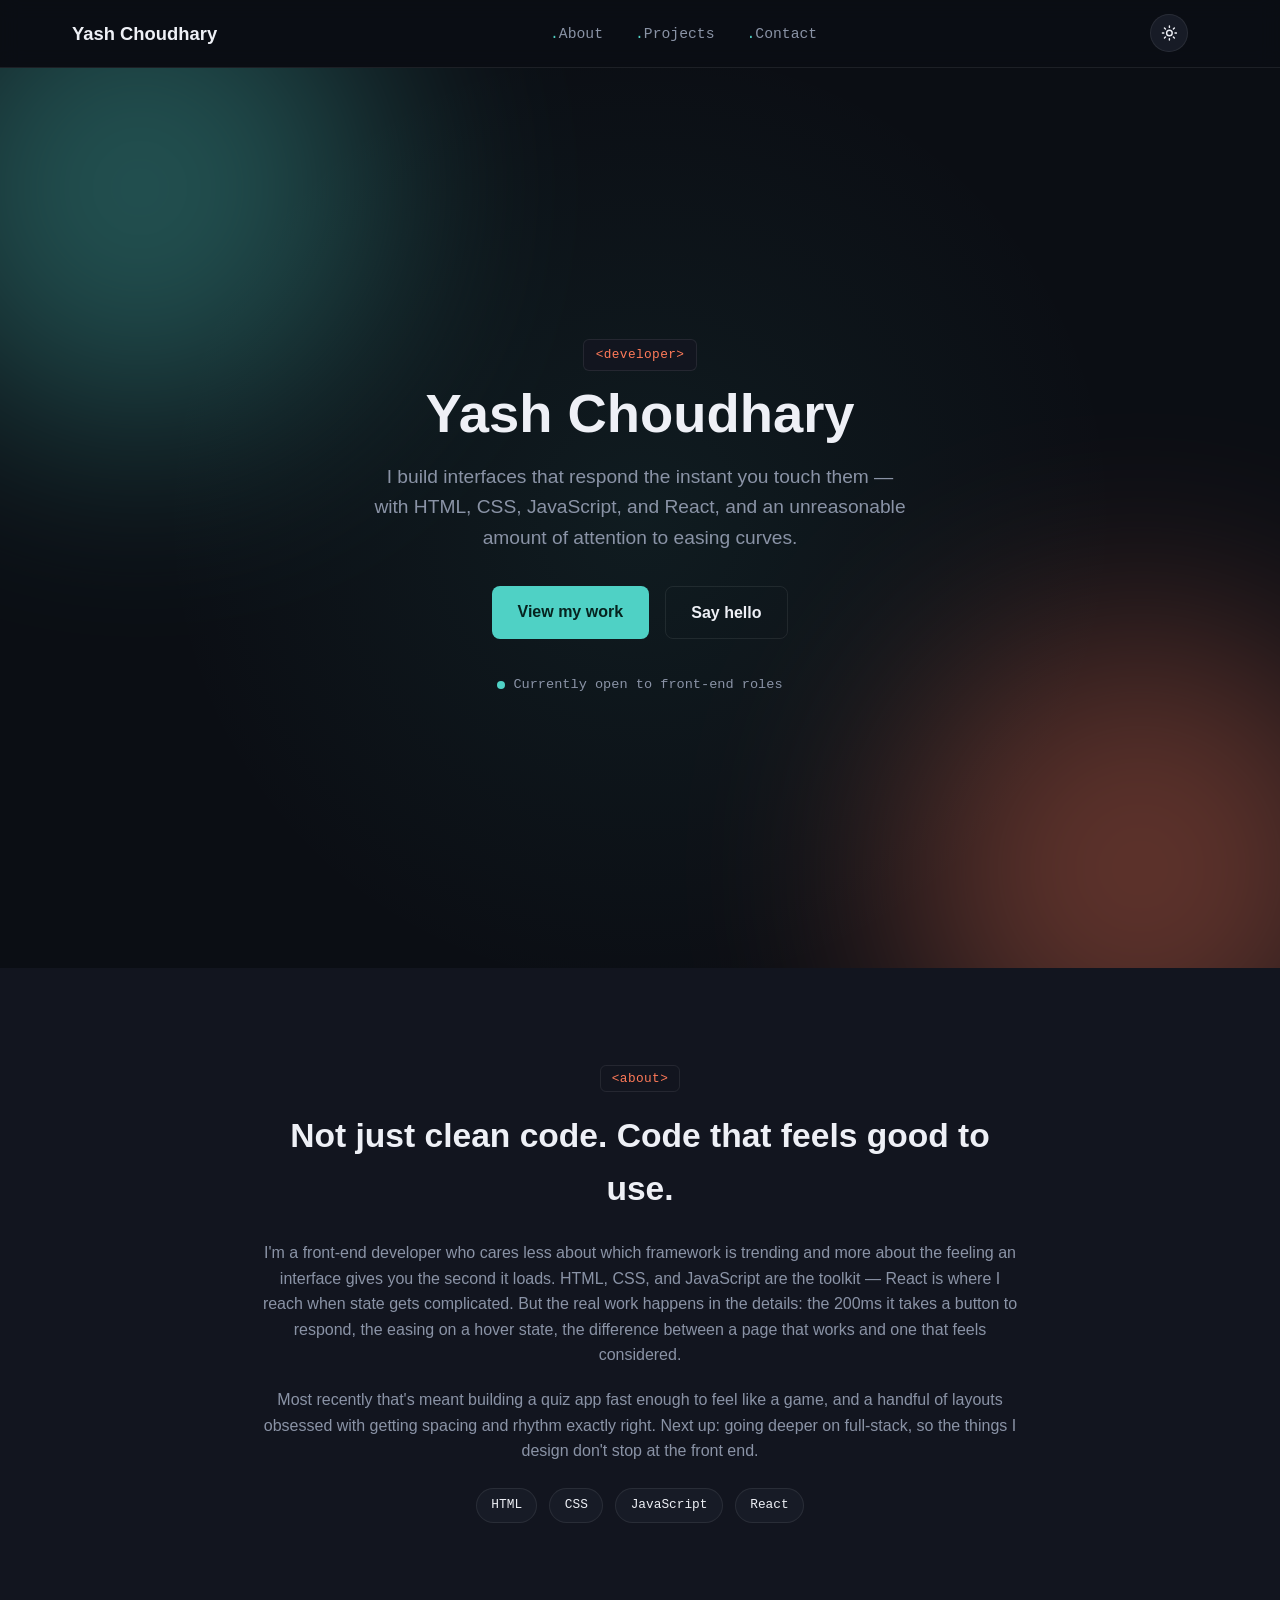
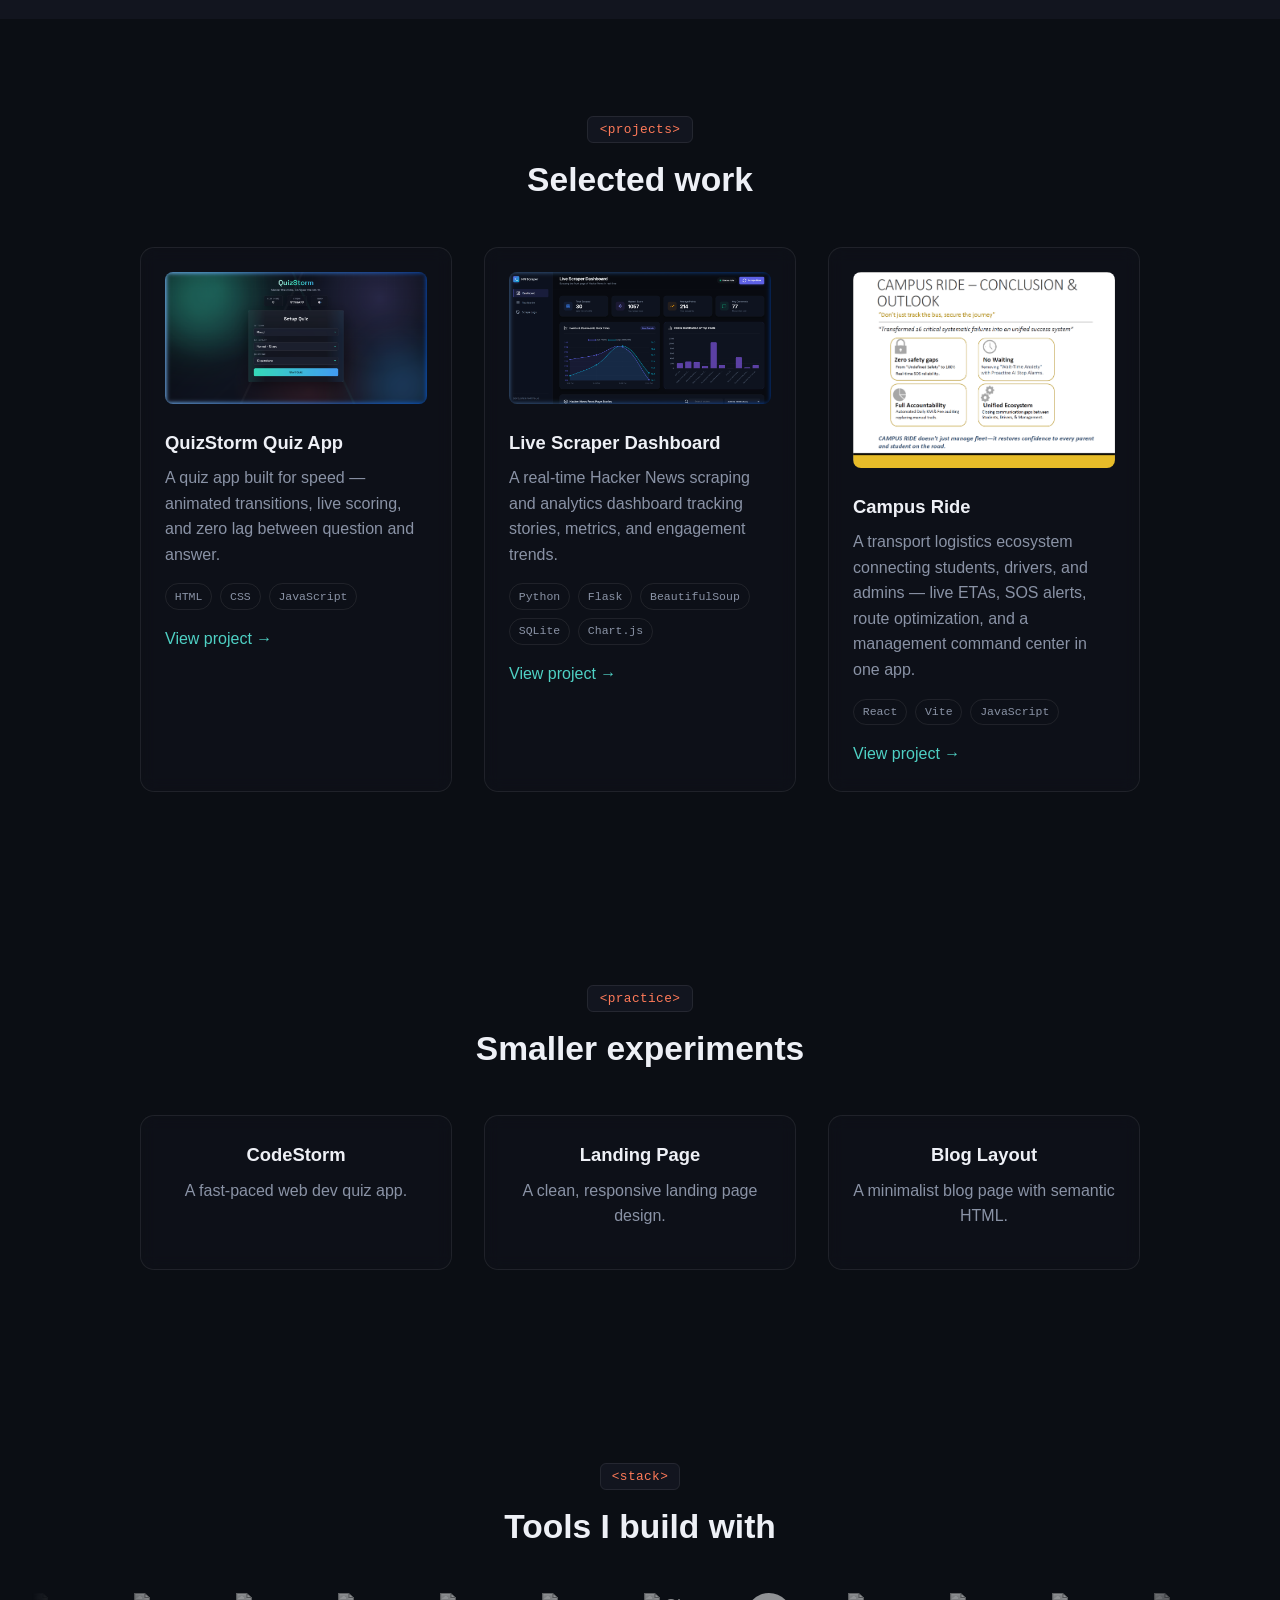
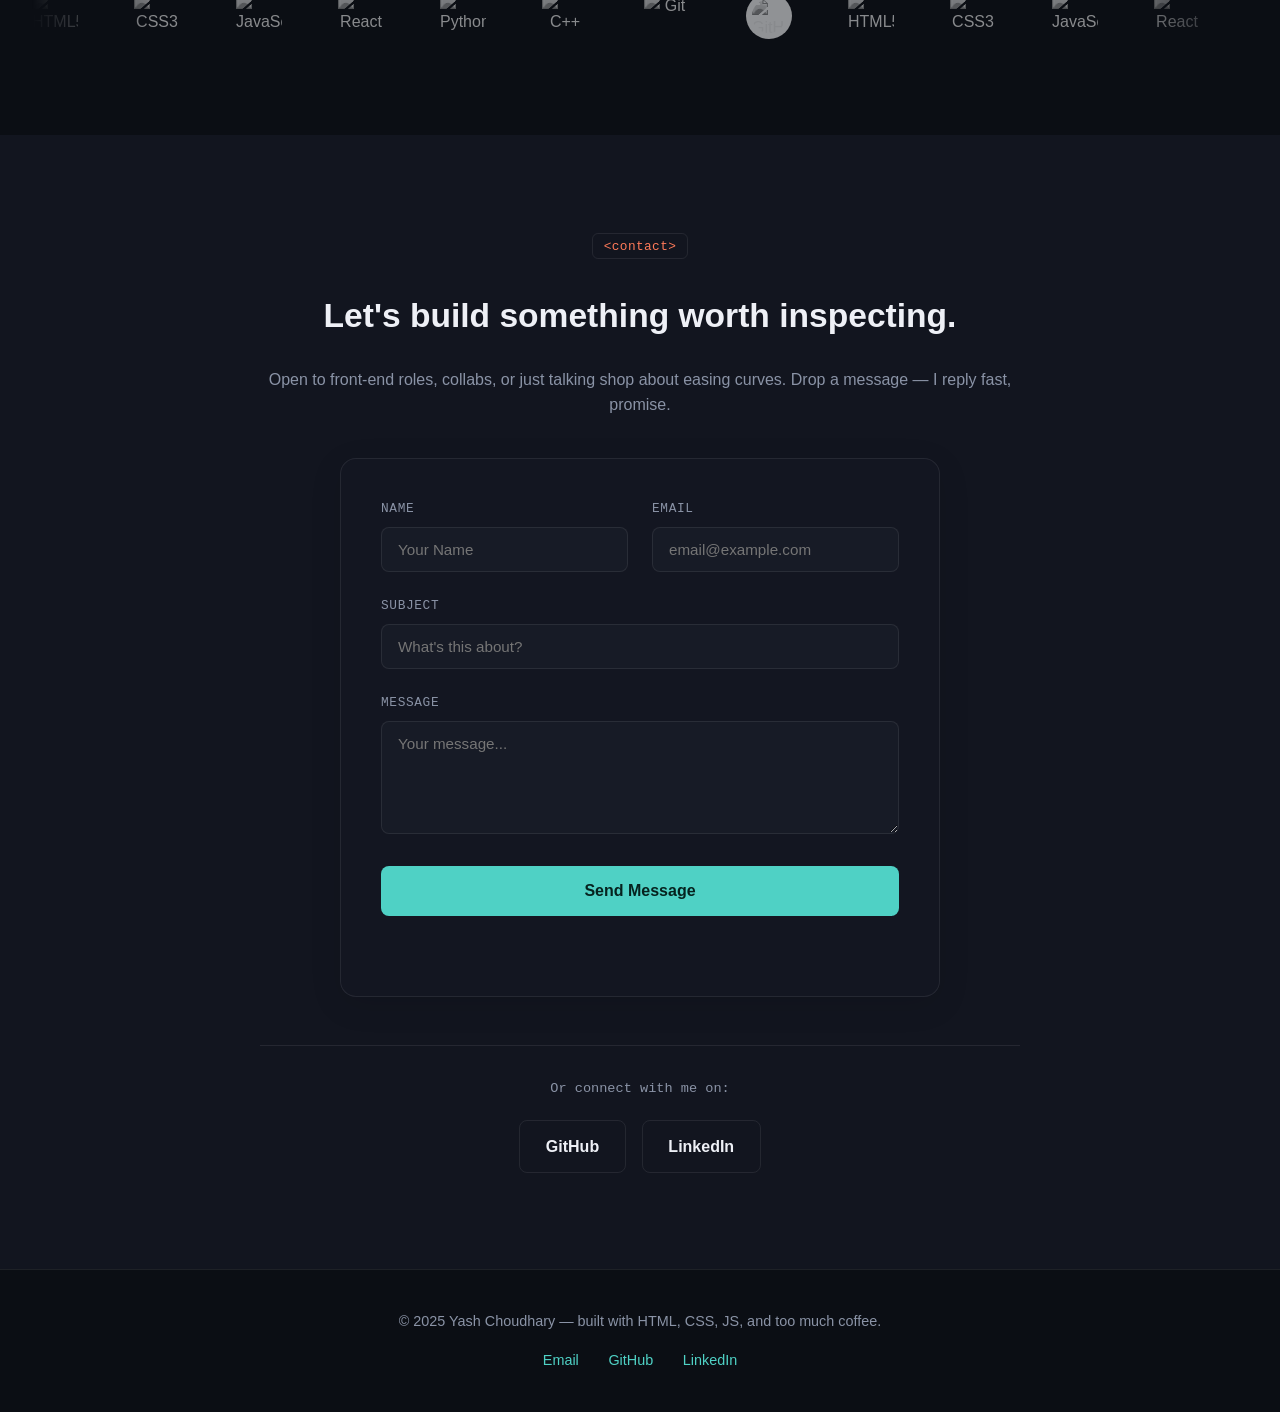
==== commit d01536a2: "Add favicon, replace Pixel Bites with Live Scraper Dashboard, update QuizStorm screenshot, and imple" ====
--- a/index.html
+++ b/index.html
@@ -5,6 +5,7 @@
   <meta charset="UTF-8" />
   <meta name="viewport" content="width=device-width, initial-scale=1.0" />
   <title>Yash Choudhary — Front-End Developer</title>
+  <link rel="icon" type="image/svg+xml" href="favicon.svg" />
   <link rel="stylesheet" href="styles.css" />
   <script defer src="script.js"></script>
 </head>
@@ -22,6 +23,13 @@
           <li><a href="#contact">Contact</a></li>
         </ul>
       </nav>
+
+      <button id="theme-toggle" class="theme-toggle" aria-label="Toggle dark/light theme" type="button">
+        <!-- Sun icon (visible in dark theme) -->
+        <svg class="sun-icon" xmlns="http://www.w3.org/2000/svg" viewBox="0 0 24 24" fill="none" stroke="currentColor" stroke-width="2" stroke-linecap="round" stroke-linejoin="round"><circle cx="12" cy="12" r="4"/><path d="M12 2v2M12 20v2M4.93 4.93l1.41 1.41M17.66 17.66l1.41 1.41M2 12h2M20 12h2M6.34 17.66l-1.41 1.41M19.07 4.93l-1.41 1.41"/></svg>
+        <!-- Moon icon (visible in light theme) -->
+        <svg class="moon-icon" xmlns="http://www.w3.org/2000/svg" viewBox="0 0 24 24" fill="none" stroke="currentColor" stroke-width="2" stroke-linecap="round" stroke-linejoin="round"><path d="M12 3a6 6 0 0 0 9 9 9 9 0 1 1-9-9Z"/></svg>
+      </button>
 
       <button class="hamburger" id="hamburger" type="button" aria-label="Toggle navigation" aria-expanded="false" aria-controls="nav">
         <span></span>
@@ -86,35 +94,38 @@
         <h2>Selected work</h2>
 
         <div class="project-grid">
-          <div class="project-card">
-            <img src="images/codestorm.png" alt="CodeStorm Quiz App" />
+          <div class="project-card" tabindex="0">
+            <img src="images/codestorm.png" alt="QuizStorm Quiz App" loading="lazy" />
             <div class="project-info">
-              <h3>CodeStorm Quiz App</h3>
+              <h3>QuizStorm Quiz App</h3>
               <p>A quiz app built for speed — animated transitions, live scoring, and zero lag between question and answer.</p>
               <div class="project-tags">
                 <span class="tag-chip">HTML</span>
                 <span class="tag-chip">CSS</span>
                 <span class="tag-chip">JavaScript</span>
               </div>
-              <a href="#" target="_blank">View project →</a>
-            </div>
-          </div>
-
-          <div class="project-card">
-            <img src="images/pixel-bites.png" alt="Pixel Bites Screenshot" />
+              <a href="https://quizstorm-ten.vercel.app/" target="_blank" rel="noopener noreferrer">View project →</a>
+            </div>
+          </div>
+
+          <div class="project-card" tabindex="0">
+            <img src="images/scraper-dashboard.png" alt="Live Scraper Dashboard Screenshot" loading="lazy" />
             <div class="project-info">
-              <h3>Pixel Bites</h3>
-              <p>A food ordering concept exploring layout rhythm and semantic structure over flashy effects.</p>
+              <h3>Live Scraper Dashboard</h3>
+              <p>A real-time Hacker News scraping and analytics dashboard tracking stories, metrics, and engagement trends.</p>
               <div class="project-tags">
-                <span class="tag-chip">HTML</span>
-                <span class="tag-chip">CSS</span>
+                <span class="tag-chip">Python</span>
+                <span class="tag-chip">Flask</span>
+                <span class="tag-chip">BeautifulSoup</span>
+                <span class="tag-chip">SQLite</span>
+                <span class="tag-chip">Chart.js</span>
               </div>
-              <a href="#" target="_blank">View project →</a>
-            </div>
-          </div>
-
-          <div class="project-card">
-            <img src="images/campus-ride.png" alt="Campus Ride Bus Management App Screenshot" />
+              <a href="https://live-scraper-dashboard.onrender.com/" target="_blank" rel="noopener noreferrer">View project →</a>
+            </div>
+          </div>
+
+          <div class="project-card" tabindex="0">
+            <img src="images/campus-ride.png" alt="Campus Ride Bus Management App Screenshot" loading="lazy" />
             <div class="project-info">
               <h3>Campus Ride</h3>
               <p>A transport logistics ecosystem connecting students, drivers, and admins — live ETAs, SOS alerts, route optimization, and a management command center in one app.</p>
@@ -123,7 +134,7 @@
                 <span class="tag-chip">Vite</span>
                 <span class="tag-chip">JavaScript</span>
               </div>
-              <a href="https://github.com/YashChoudhary259/Campus-Ride" target="_blank">View project →</a>
+              <a href="https://bus-management-sooty.vercel.app/Signup" target="_blank" rel="noopener noreferrer">View project →</a>
             </div>
           </div>
         </div>
@@ -184,10 +195,35 @@
         <h2>Let's build something worth inspecting.</h2>
         <p>Open to front-end roles, collabs, or just talking shop about easing curves. Drop a message — I reply fast, promise.</p>
 
-        <div class="contact-buttons">
-          <a href="mailto:yashch26259@gmail.com" class="btn primary">Say hello</a>
-          <a href="https://github.com/YashChoudhary259" class="btn secondary" target="_blank">GitHub</a>
-          <a href="https://www.linkedin.com/in/yash-choudhary-655a20374" class="btn secondary" target="_blank">LinkedIn</a>
+        <form class="contact-form" id="contact-form">
+          <div class="form-row">
+            <div class="form-group">
+              <label for="contact-name">Name</label>
+              <input type="text" id="contact-name" name="name" placeholder="Your Name" required />
+            </div>
+            <div class="form-group">
+              <label for="contact-email">Email</label>
+              <input type="email" id="contact-email" name="email" placeholder="email@example.com" required />
+            </div>
+          </div>
+          <div class="form-group">
+            <label for="contact-subject">Subject</label>
+            <input type="text" id="contact-subject" name="subject" placeholder="What's this about?" required />
+          </div>
+          <div class="form-group">
+            <label for="contact-message">Message</label>
+            <textarea id="contact-message" name="message" rows="5" placeholder="Your message..." required></textarea>
+          </div>
+          <button type="submit" class="btn primary form-submit-btn">Send Message</button>
+          <div class="form-status" id="form-status"></div>
+        </form>
+
+        <div class="contact-socials">
+          <p class="social-lead">Or connect with me on:</p>
+          <div class="contact-buttons">
+            <a href="https://github.com/YashChoudhary259" class="btn secondary" target="_blank" rel="noopener noreferrer">GitHub</a>
+            <a href="https://www.linkedin.com/in/yash-choudhary-655a20374" class="btn secondary" target="_blank" rel="noopener noreferrer">LinkedIn</a>
+          </div>
         </div>
       </div>
     </section>
@@ -198,8 +234,8 @@
       <p>© 2025 Yash Choudhary — built with HTML, CSS, JS, and too much coffee.</p>
       <div class="footer-links">
         <a href="mailto:yashch26259@gmail.com?subject=Hello%20Yash&body=Let's%20connect!" target="_blank">Email</a>
-        <a href="https://github.com/YashChoudhary259" target="_blank">GitHub</a>
-        <a href="https://www.linkedin.com/in/yash-choudhary-655a20374" target="_blank">LinkedIn</a>
+        <a href="https://github.com/YashChoudhary259" target="_blank" rel="noopener noreferrer">GitHub</a>
+        <a href="https://www.linkedin.com/in/yash-choudhary-655a20374" target="_blank" rel="noopener noreferrer">LinkedIn</a>
       </div>
     </div>
   </footer>
--- a/styles.css
+++ b/styles.css
@@ -17,6 +17,38 @@
   --border: rgba(255, 255, 255, 0.08);
 }
 
+body[data-theme="light"] {
+  --ink: #f4f6fa;
+  --surface: #ffffff;
+  --surface-2: #e8ecf3;
+  --text: #0b0e14;
+  --muted: #5a6479;
+  --teal: #088377;
+  --coral: #d94e2b;
+  --border: rgba(11, 14, 20, 0.08);
+}
+
+body[data-theme="light"] .site-header {
+  background: rgba(244, 246, 250, 0.85);
+}
+
+body[data-theme="light"] .btn.primary {
+  color: #ffffff;
+}
+
+body[data-theme="light"] .btn.primary:hover {
+  background: #06655c;
+  color: #ffffff;
+}
+
+body[data-theme="light"] .dim-label {
+  color: #ffffff;
+}
+
+body[data-theme="light"] .tag {
+  background: var(--surface);
+}
+
 html {
   scroll-behavior: smooth;
 }
@@ -84,6 +116,46 @@
   font-size: 1.15rem;
   font-weight: 700;
   color: var(--text);
+}
+
+.site-nav {
+  margin-left: auto;
+}
+
+.theme-toggle {
+  background: var(--surface-2);
+  border: 1px solid var(--border);
+  color: var(--text);
+  padding: 0.6rem;
+  border-radius: 50%;
+  cursor: pointer;
+  display: inline-flex;
+  align-items: center;
+  justify-content: center;
+  width: 38px;
+  height: 38px;
+  transition: background 0.3s ease, border-color 0.3s ease, transform 0.25s ease, color 0.3s ease;
+  margin-left: auto;
+  margin-right: 1.25rem;
+}
+
+.theme-toggle:hover {
+  border-color: var(--teal);
+  color: var(--teal);
+  transform: scale(1.05);
+}
+
+.theme-toggle svg {
+  width: 18px;
+  height: 18px;
+  stroke: currentColor;
+}
+
+body[data-theme="light"] .sun-icon {
+  display: none;
+}
+body:not([data-theme="light"]) .moon-icon {
+  display: none;
 }
 
 .site-nav ul {
@@ -127,6 +199,19 @@
   transition: transform 0.3s ease, opacity 0.3s ease;
 }
 
+.hamburger[aria-expanded="true"] span:nth-child(1) {
+  transform: translateY(7px) rotate(45deg);
+}
+
+.hamburger[aria-expanded="true"] span:nth-child(2) {
+  opacity: 0;
+}
+
+.hamburger[aria-expanded="true"] span:nth-child(3) {
+  transform: translateY(-7px) rotate(-45deg);
+}
+
+
 .hero {
   position: relative;
   display: flex;
@@ -136,6 +221,23 @@
   padding: 8rem 2rem;
   text-align: center;
   overflow: hidden;
+}
+
+.hero::before {
+  content: '';
+  position: absolute;
+  top: 0;
+  left: 0;
+  right: 0;
+  bottom: 0;
+  background: radial-gradient(600px circle at var(--mouse-x, 50%) var(--mouse-y, 50%), rgba(79, 209, 197, 0.07), transparent 80%);
+  z-index: 0;
+  pointer-events: none;
+  transition: opacity 0.5s ease;
+}
+
+body[data-theme="light"] .hero::before {
+  background: radial-gradient(600px circle at var(--mouse-x, 50%) var(--mouse-y, 50%), rgba(8, 131, 119, 0.05), transparent 80%);
 }
 
 .hero-glow {
@@ -346,13 +448,19 @@
 
 .project-card {
   position: relative;
-  background: var(--surface);
+  background: rgba(18, 21, 31, 0.4);
+  backdrop-filter: blur(8px);
+  -webkit-backdrop-filter: blur(8px);
   border: 1px solid var(--border);
   border-radius: 14px;
   padding: 1.5rem;
-  transition: transform 0.35s ease, border-color 0.35s ease;
+  transition: transform 0.35s cubic-bezier(0.25, 1, 0.5, 1), border-color 0.35s ease, box-shadow 0.35s ease, background 0.35s ease;
   opacity: 0;
   transform: translateY(24px);
+}
+
+body[data-theme="light"] .project-card {
+  background: rgba(255, 255, 255, 0.6);
 }
 
 .reveal.active .project-card {
@@ -360,12 +468,23 @@
   transform: translateY(0);
 }
 
-.project-grid .project-card:nth-child(1) { transition: opacity 0.6s ease 0.05s, transform 0.6s ease 0.05s, border-color 0.35s ease; }
-.project-grid .project-card:nth-child(2) { transition: opacity 0.6s ease 0.15s, transform 0.6s ease 0.15s, border-color 0.35s ease; }
-.project-grid .project-card:nth-child(3) { transition: opacity 0.6s ease 0.25s, transform 0.6s ease 0.25s, border-color 0.35s ease; }
-
+.project-grid .project-card:nth-child(1) { transition: opacity 0.6s ease 0.05s, transform 0.6s cubic-bezier(0.25, 1, 0.5, 1) 0.05s, border-color 0.35s ease, box-shadow 0.35s ease, background 0.35s ease; }
+.project-grid .project-card:nth-child(2) { transition: opacity 0.6s ease 0.15s, transform 0.6s cubic-bezier(0.25, 1, 0.5, 1) 0.15s, border-color 0.35s ease, box-shadow 0.35s ease, background 0.35s ease; }
+.project-grid .project-card:nth-child(3) { transition: opacity 0.6s ease 0.25s, transform 0.6s cubic-bezier(0.25, 1, 0.5, 1) 0.25s, border-color 0.35s ease, box-shadow 0.35s ease, background 0.35s ease; }
+
+.project-card:focus-visible,
 .project-card:hover {
   border-color: var(--teal);
+  outline: none;
+  transform: translateY(-4px);
+  box-shadow: 0 12px 30px rgba(0, 0, 0, 0.15);
+  background: rgba(18, 21, 31, 0.6);
+}
+
+body[data-theme="light"] .project-card:focus-visible,
+body[data-theme="light"] .project-card:hover {
+  background: rgba(255, 255, 255, 0.95);
+  box-shadow: 0 12px 30px rgba(11, 14, 20, 0.05);
 }
 
 .project-card img {
@@ -374,6 +493,12 @@
   border-radius: 8px;
   margin-bottom: 1rem;
   object-fit: cover;
+  transition: transform 0.5s cubic-bezier(0.25, 1, 0.5, 1);
+}
+
+.project-card:hover img,
+.project-card:focus-within img {
+  transform: scale(1.02);
 }
 
 .project-card h3 {
@@ -532,13 +657,128 @@
 }
 
 .contact-content {
-  max-width: 640px;
+  max-width: 760px;
   margin: 0 auto;
 }
 
 .contact-content p {
   color: var(--muted);
   margin-bottom: 2rem;
+}
+
+/* Contact Form Styling */
+.contact-form {
+  max-width: 600px;
+  margin: 2.5rem auto;
+  background: rgba(23, 27, 38, 0.4);
+  backdrop-filter: blur(8px);
+  -webkit-backdrop-filter: blur(8px);
+  border: 1px solid var(--border);
+  padding: 2.5rem;
+  border-radius: 16px;
+  text-align: left;
+  box-shadow: 0 8px 32px rgba(0, 0, 0, 0.1);
+  transition: background 0.3s ease, border-color 0.3s ease;
+}
+
+body[data-theme="light"] .contact-form {
+  background: rgba(255, 255, 255, 0.65);
+  box-shadow: 0 8px 32px rgba(11, 14, 20, 0.04);
+}
+
+.form-row {
+  display: grid;
+  grid-template-columns: 1fr 1fr;
+  gap: 1.5rem;
+}
+
+@media (max-width: 580px) {
+  .form-row {
+    grid-template-columns: 1fr;
+    gap: 0;
+  }
+}
+
+.form-group {
+  margin-bottom: 1.5rem;
+  display: flex;
+  flex-direction: column;
+  gap: 0.5rem;
+}
+
+.form-group label {
+  font-family: 'JetBrains Mono', monospace;
+  font-size: 0.8rem;
+  color: var(--muted);
+  text-transform: uppercase;
+  letter-spacing: 0.05em;
+  transition: color 0.3s ease;
+}
+
+.form-group input,
+.form-group textarea {
+  font-family: 'Inter', sans-serif;
+  font-size: 0.95rem;
+  padding: 0.8rem 1rem;
+  background: var(--surface-2);
+  border: 1px solid var(--border);
+  color: var(--text);
+  border-radius: 8px;
+  transition: border-color 0.3s ease, box-shadow 0.3s ease, background 0.3s ease;
+  outline: none;
+  width: 100%;
+}
+
+.form-group input:focus,
+.form-group textarea:focus {
+  border-color: var(--teal);
+  background: var(--surface);
+  box-shadow: 0 0 0 3px rgba(79, 209, 197, 0.15);
+}
+
+body[data-theme="light"] .form-group input:focus,
+body[data-theme="light"] .form-group textarea:focus {
+  box-shadow: 0 0 0 3px rgba(8, 131, 119, 0.15);
+}
+
+.form-submit-btn {
+  width: 100%;
+  padding: 1rem;
+  font-size: 1rem;
+  cursor: pointer;
+  border: none;
+  margin-top: 0.5rem;
+}
+
+.form-status {
+  margin-top: 1.25rem;
+  font-family: 'JetBrains Mono', monospace;
+  font-size: 0.85rem;
+  text-align: center;
+  min-height: 20px;
+  font-weight: 500;
+  transition: color 0.3s ease;
+}
+
+.form-status.success {
+  color: var(--teal);
+}
+
+.form-status.error {
+  color: var(--coral);
+}
+
+.contact-socials {
+  margin-top: 3rem;
+  border-top: 1px solid var(--border);
+  padding-top: 2rem;
+}
+
+.social-lead {
+  font-family: 'JetBrains Mono', monospace;
+  font-size: 0.85rem;
+  color: var(--muted);
+  margin-bottom: 1.25rem !important;
 }
 
 .contact-buttons {
